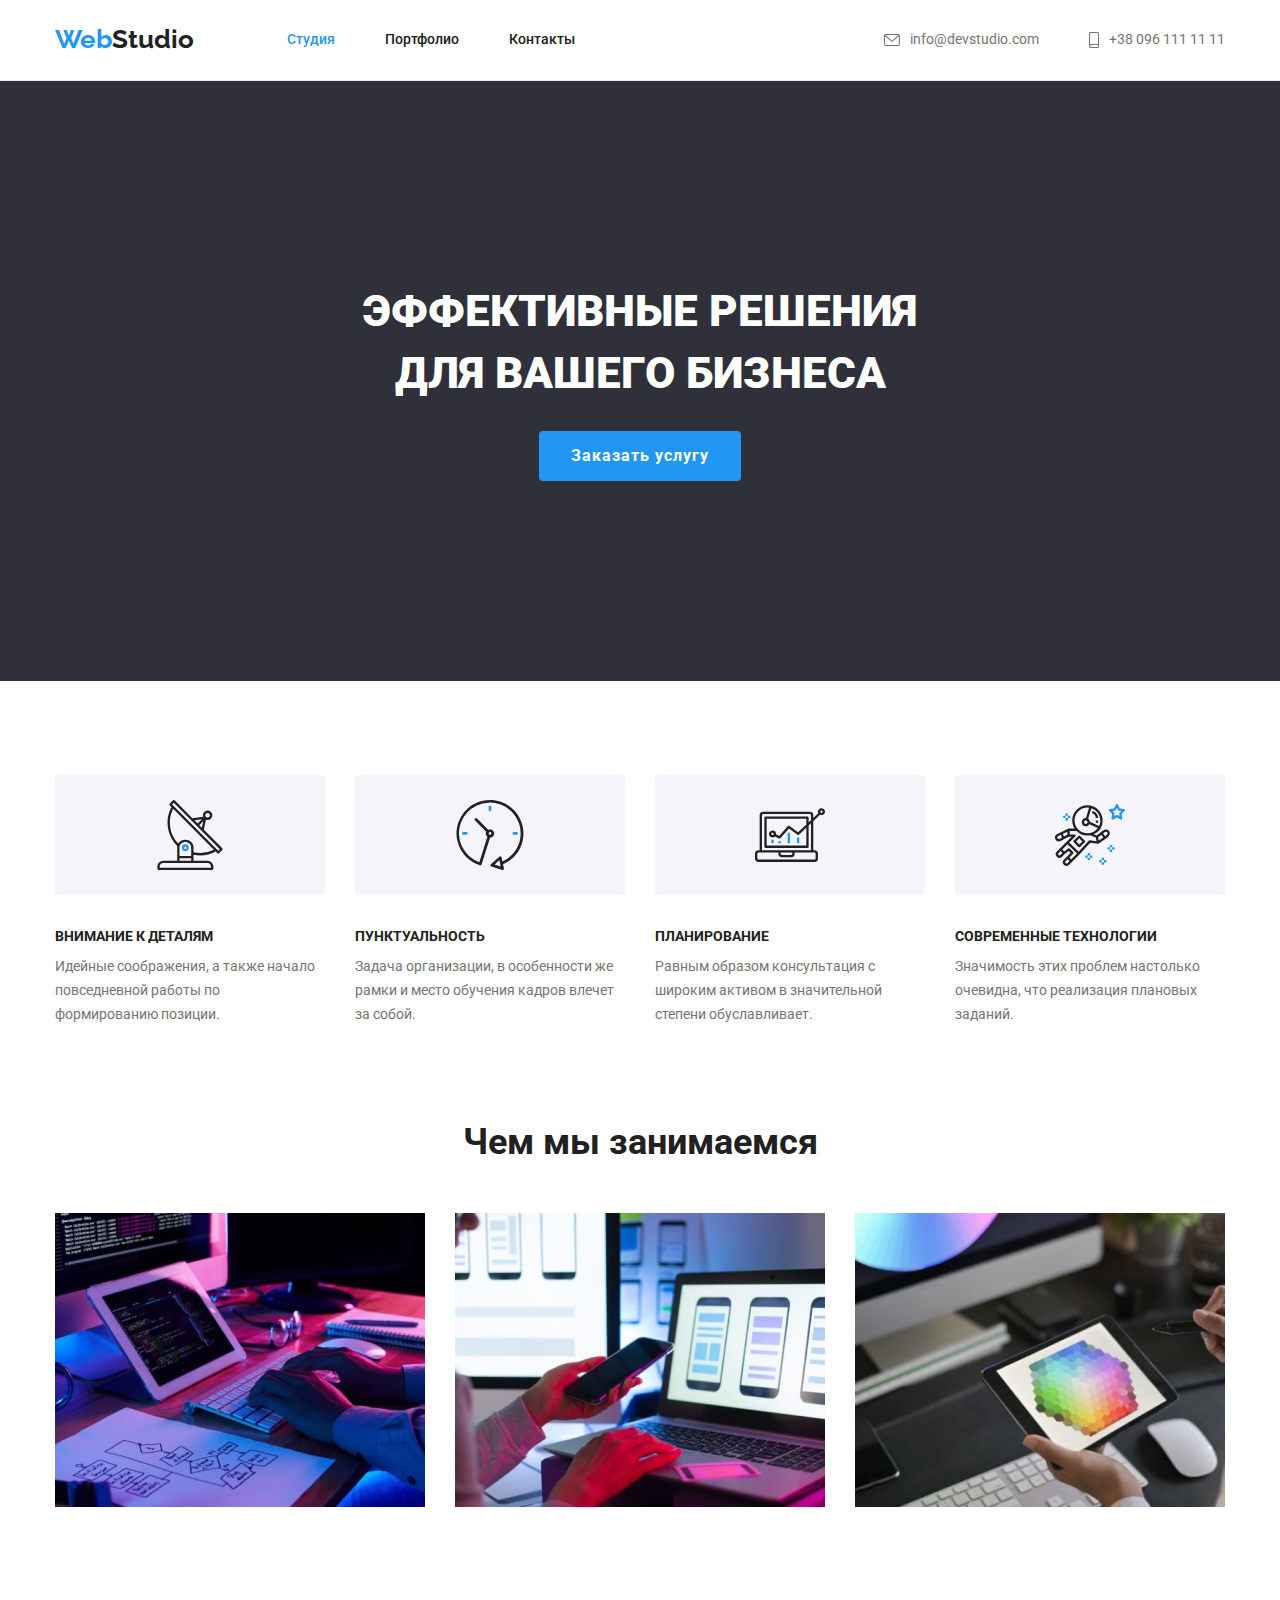
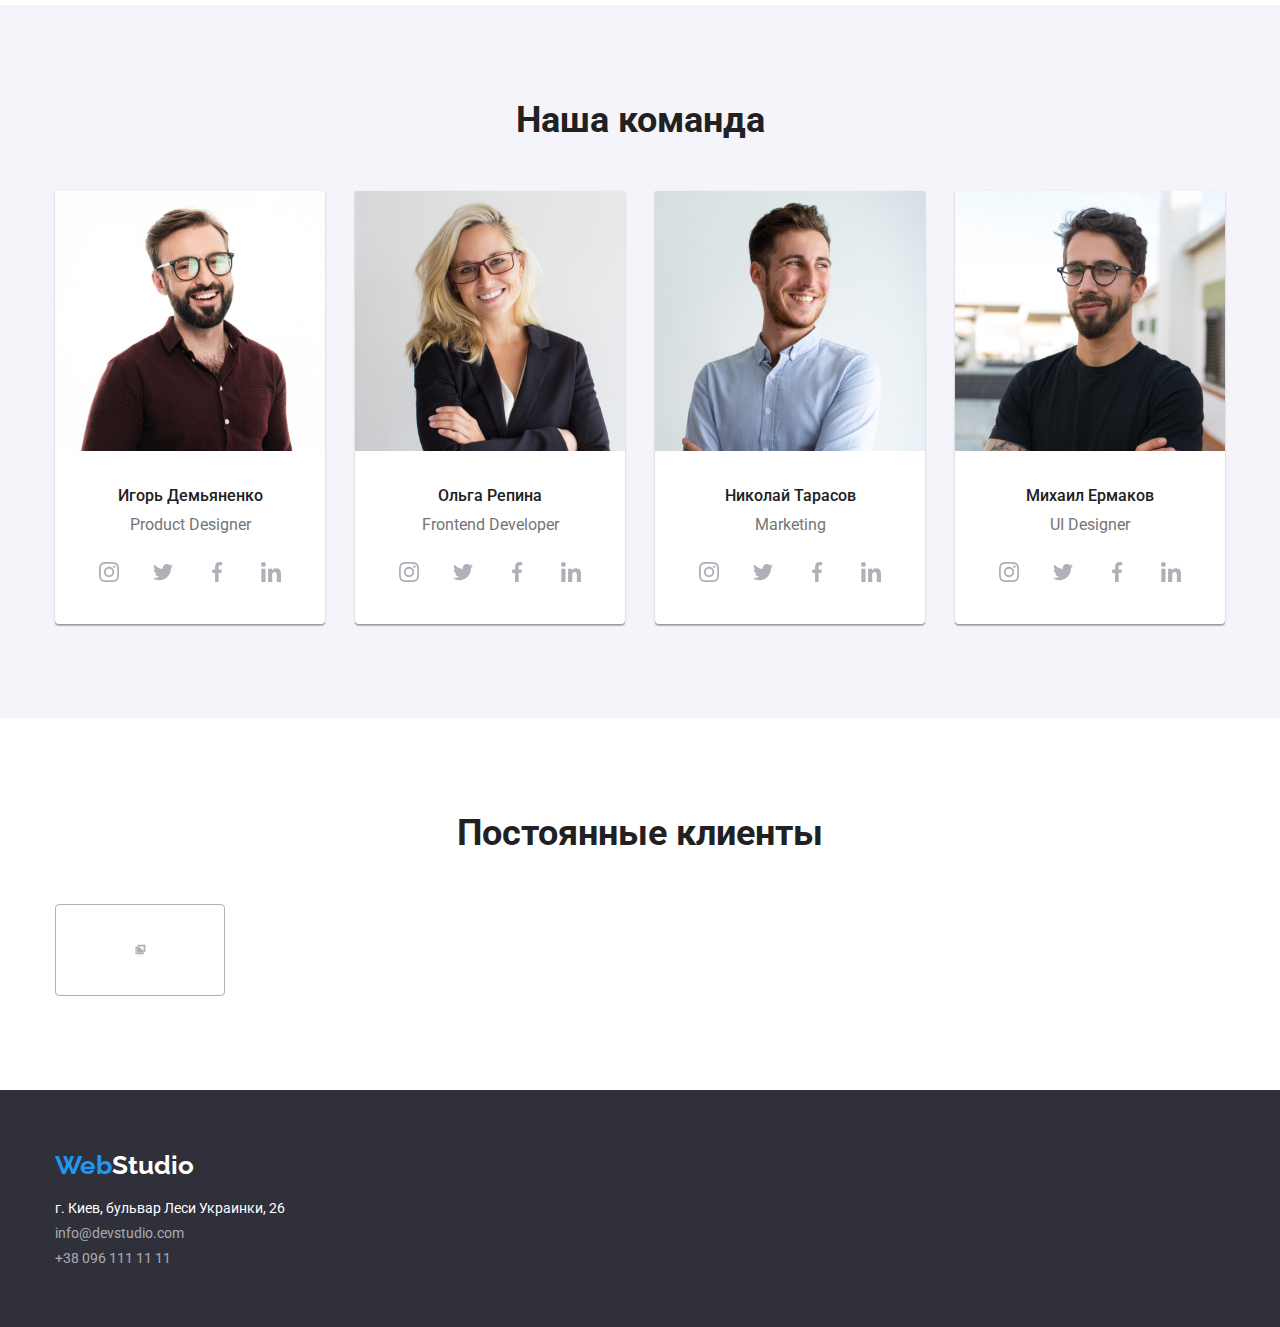
==== index.html @ d760d117 "added changes" ====
<!DOCTYPE html>
<html lang="ru">
<head>
    <meta charset="UTF-8">
    <meta http-equiv="X-UA-Compatible" content="IE=edge">
    <meta name="viewport" content="width=device-width, initial-scale=1.0">
    <title>Web Studio</title>
    <link rel="stylesheet" 
          href="https://cdnjs.cloudflare.com/ajax/libs/modern-normalize/1.1.0/modern-normalize.min.css">
    <link rel="stylesheet" href="./css/styles.css">
    <link
        href="https://fonts.googleapis.com/css2?family=Raleway:wght@700&family=Roboto:ital,wght@0,500;0,700;0,900;1,400&display=swap"
        rel="stylesheet">
</head>
<body>
    <!--Шапка страницы-->
    <header class="border-header">
        <!--Навигация на другие страницы-->
        <nav class="container main-nav">
                <a href="#" class="logo link">Web<span class="logo-header">Studio</span></a>
                <ul class="site-nav list">
                <li class="item">
                    <a href="./index.html" class="link current">Студия</a>
                </li>
                <li class="item">
                    <a href="./portfolio.html" class="link">Портфолио</a>
                </li>
                <li class="item">
                    <a href="#" class="link">Контакты</a>
                </li>
            </ul>

        <ul class="list auth-nav">
            <li class="item">
                <a href="mailto:info@devstudio.com" class="link">
                    <svg class="header-contact-icons" width="16px" height="12px">
                        <use href="./images/icons.svg#icon-envelope-hover"></use>
                    </svg>
                    info@devstudio.com
                </a>
            </li>
            <li class="item">
                <a href="tel:+380961111111" class="link">
                   <svg class="header-contact-icons" width="10px" height="16px">
                       <use href="./images/icons.svg#icon-smartphone"></use>
                   </svg> +38 096 111 11 11
                </a>
            </li>
        </ul> 
        </nav>
    </header>

    <!--Уникальный контент страницы-->
    <main>
        <section class="hero section" style="
            text-align: center;
            ">
            <div class="container">
            <h1 class="hero-title">Эффективные решения <br> для вашего бизнеса</h1>
            <button type="button" class="button button-studio" style="
              border: none;
            ">Заказать услугу</button>
            </div>
        </section>

        <section class="specific section">
            <div class="container">
            <h2 hidden class="secondary-title">Особенности</h2>
            <ul class="list specific-container">
                <li class="style-specific"> 
                    <svg class="specific-icons" width="270px" height="120px">
                        <use href="./images/icons.svg#icon-antenna1"></use>
                    </svg>
                    <h3 class="specific-element-title">Внимание к деталям</h3> 
                    <p class="specific-element-paragraph"> Идейные соображения, а также начало повседневной работы по формированию позиции.</p>
                </li>
                <li class="style-specific"> 
                    <svg class="specific-icons" width="270px" height="120px">
                        <use href="./images/icons.svg#icon-clock1"></use>
                    </svg>
                    <h3 class="specific-element-title">Пунктуальность</h3> 
                    <p class="specific-element-paragraph"> Задача организации, в особенности же рамки и место обучения кадров влечет за собой.</p> 
                </li>
                <li class="style-specific"> 
                    <svg class="specific-icons" width="270px" height="120px">
                        <use href="./images/icons.svg#icon-diagram1"></use>
                    </svg>
                    <h3 class="specific-element-title">Планирование</h3> 
                    <p class="specific-element-paragraph"> Равным образом консультация с широким активом в значительной степени обуславливает.</p> 
                </li>
                <li class="style-specific"> 
                    <svg class="specific-icons" width="270px" height="120px">
                        <use href="./images/icons.svg#icon-astronaut1"></use>
                    </svg>
                    <h3 class="specific-element-title">Современные технологии</h3> 
                    <p class="specific-element-paragraph"> Значимость этих проблем настолько очевидна, что реализация плановых заданий.</p>
                </li>
            </ul>
            </div>
        </section>
         
        <section class="section no-padding">
            <div class="container">
            <h2 class="secondary-title">Чем мы занимаемся</h2>
            <ul class="list secondary-container">
                <li class="item-secondary"> 
                    <img src="images/img.jpg" alt="Пользователь набирает код на ноутбуке" width="370"> 
                </li>
                <li class="item-secondary"> 
                    <img src="images/img-2.jpg" alt="Пользователь держит смартфон и смотрит в ноутбук" width="370"> 
                </li>
                <li class="item-secondary"> 
                    <img src="images/img-3.jpg" alt="Пользователь выбирает цвет на планшете" width="370"> 
                </li>
            </ul>
            </div>
        </section>
        
        <section class="team section">
            <div class="container">
            <h2 class="secondary-title">Наша команда</h2>
            <ul class="list team-container">
                <li class="item-team">
                    <img src="images/img-4.jpg" alt="Игорь Демьяненко – Product Designer" width="270">
                    <h3 class="team-element-title">Игорь Демьяненко</h3> 
                    <p class="team-description">Product Designer</p> 
                    <ul class="team-icons-list list">
                        <li class="team-icons-item">
                            <a href="#" class="team-icons-link link" aria-label="instagram">
                                <svg width="20px" height="20px">
                                    <use href="images/icons.svg#icon-instagram-2"></use>
                                </svg>
                            </a>
                        </li>
                        <li class="team-icons-item">
                            <a href="#" class="team-icons-link link" aria-label="twitter">
                                <svg width="20px" height="20px">
                                    <use href="images/icons.svg#icon-twitter-1"></use>
                                </svg>
                            </a>
                        </li>
                        <li class="team-icons-item">
                            <a href="#" class="team-icons-link link" aria-label="facebook">
                                <svg width="20px" height="20px">
                                    <use href="images/icons.svg#icon-facebook-1"></use>
                                </svg>
                            </a>
                        </li>
                        <li class="team-icons-item">
                            <a href="#" class="team-icons-link link" aria-label="linkedin">
                                <svg width="20px" height="20px">
                                    <use href="images/icons.svg#icon-linkedin-1"></use>
                                </svg>
                            </a>
                        </li>

                    </ul>
                </li>
                <li class="item-team">
                    <img src="images/img-5.jpg" alt="Ольга Репина – Frontend Developer" width="270">
                    <h3 class="team-element-title">Ольга Репина</h3>
                    <p  class="team-description">Frontend Developer</p>
                    <ul class="team-icons-list list">
                        <li class="team-icons-item">
                            <a href="#" class="team-icons-link link" aria-label="instagram">
                                <svg width="20px" height="20px">
                                    <use href="images/icons.svg#icon-instagram-2"></use>
                                </svg>
                            </a>
                        </li>
                        <li class="team-icons-item">
                            <a href="#" class="team-icons-link link" aria-label="twitter">
                                <svg width="20px" height="20px">
                                    <use href="images/icons.svg#icon-twitter-1"></use>
                                </svg>
                            </a>
                        </li>
                        <li class="team-icons-item">
                            <a href="#" class="team-icons-link link" aria-label="facebook">
                                <svg width="20px" height="20px">
                                    <use href="images/icons.svg#icon-facebook-1"></use>
                                </svg>
                            </a>
                        </li>
                        <li class="team-icons-item">
                            <a href="#" class="team-icons-link link" aria-label="linkedin">
                                <svg width="20px" height="20px">
                                    <use href="images/icons.svg#icon-linkedin-1"></use>
                                </svg>
                            </a>
                        </li>
                    
                    </ul>
                </li>
                <li class="item-team">
                    <img src="images/img-6.jpg" alt="Николай Тарасов – Marketing" width="270">
                    <h3 class="team-element-title">Николай Тарасов</h3>
                    <p  class="team-description">Marketing</p>
                    <ul class="team-icons-list list">
                        <li class="team-icons-item">
                            <a href="#" class="team-icons-link link" aria-label="instagram">
                                <svg width="20px" height="20px">
                                    <use href="images/icons.svg#icon-instagram-2"></use>
                                </svg>
                            </a>
                        </li>
                        <li class="team-icons-item">
                            <a href="#" class="team-icons-link link" aria-label="twitter">
                                <svg width="20px" height="20px">
                                    <use href="images/icons.svg#icon-twitter-1"></use>
                                </svg>
                            </a>
                        </li>
                        <li class="team-icons-item">
                            <a href="#" class="team-icons-link link" aria-label="facebook">
                                <svg width="20px" height="20px">
                                    <use href="images/icons.svg#icon-facebook-1"></use>
                                </svg>
                            </a>
                        </li>
                        <li class="team-icons-item">
                            <a href="#" class="team-icons-link link" aria-label="linkedin">
                                <svg width="20px" height="20px">
                                    <use href="images/icons.svg#icon-linkedin-1"></use>
                                </svg>
                            </a>
                        </li>
                    
                    </ul>
                </li>
                <li class="item-team">
                    <img src="images/img-7.jpg" alt="Михаил Ермаков – UI Designer" width="270">
                    <h3 class="team-element-title">Михаил Ермаков</h3>
                    <p  class="team-description">UI Designer</p>
                    <ul class="team-icons-list list">
                        <li class="team-icons-item">
                            <a href="#" class="team-icons-link link" aria-label="instagram">
                                <svg width="20px" height="20px">
                                    <use href="images/icons.svg#icon-instagram-2"></use>
                                </svg>
                            </a>
                        </li>
                        <li class="team-icons-item">
                            <a href="#" class="team-icons-link link" aria-label="twitter">
                                <svg width="20px" height="20px">
                                    <use href="images/icons.svg#icon-twitter-1"></use>
                                </svg>
                            </a>
                        </li>
                        <li class="team-icons-item">
                            <a href="#" class="team-icons-link link" aria-label="facebook">
                                <svg width="20px" height="20px">
                                    <use href="images/icons.svg#icon-facebook-1"></use>
                                </svg>
                            </a>
                        </li>
                        <li class="team-icons-item">
                            <a href="#" class="team-icons-link link" aria-label="linkedin">
                                <svg width="20px" height="20px">
                                    <use href="images/icons.svg#icon-linkedin-1"></use>
                                </svg>
                            </a>
                        </li>
                    
                    </ul>
                </li>     
            </ul>
            </div>
        </section>
     
        <section class="clients section">
            <div class="container">
                <h2 class="secondary-title">Постоянные клиенты</h2>
                <ul class="clients-list list">
                    <li class="clients-item">
                        <a href="#" class="clients-link link">
                        <svg width="41px" height="46.69px">
                        <use  href="./images/icons.svg#icon-Client-1"></use>
                        </svg>
                       </a>
                    </li>
                </ul>
            </div>
        </section>
    </main>

<!--Подвал страницы-->
<footer class="footer-section">
    <div class="container footer-background">
        <address class="address">
            <div class="logo-footer">
            <a href="#" class="logo link logo-background">Web<span class="logo-footer">Studio</span></a>
            </div>
            <ul class="list footer-nav">
                <li class="address-contact-map">
                    <a href="https://goo.gl/maps/5yWBygAn3DSMYk9E9" class="address-map link">г. Киев, бульвар Леси Украинки,
                        26</a>
                </li>
                <li class="address-contact-mail">
                    <a href="mailto:info@devstudio.com" class="address-contact link">info@devstudio.com</a>
                </li>
                <li>
                    <a href="tel:+380961111111" class="address-contact link">+38 096 111 11 11</a>
                </li>
            </ul>
        </address>
    </div>
</footer>
</body>
</html>
---- css/styles.css ----
:root {
  --primary-text-color: #757575;
  --title-text-color: #212121;
  --accent-color: #2196f3;
  --primary-white-color: #ffffff;
  --secondary-color: #f5f4fa;
}

/* General */
body {
  background-color: var(--primary-white-color);
  color: var(--primary-text-color);
  font-family: Roboto, sans-serif;
}

h1,
h2,
h3,
h4,
h5,
h6,
p,
ul {
  margin-top: 0;
  margin-bottom: 0;
}

.list {
  list-style: none;
  margin: 0;
  padding: 0;
}

.container {
  width: 1200px;
  margin-left: auto;
  margin-right: auto;
  padding: 0 15px;
}

.site-nav {
  display: flex;
  margin-left: 93px;
}

.site-nav .item + .item {
  margin-left: 50px;
}

/* Links */
.site-nav .link {
  display: block;
  color: var(--title-text-color);
  font-weight: 500;
  font-size: 14px;
  line-height: 1.14;
}

/* Auth-nav  */
.auth-nav {
  display: flex;
  margin-left: auto;
  align-items: center;
}

.auth-nav .item + .item {
  margin-left: 50px;
}
.auth-nav .link {
  display: flex;
  align-items: center;
  font-family: Roboto;
  font-weight: 500px;
  font-size: 14px;
  line-height: 1.14;
  letter-spacing: 2%;
}

/* Main nav */
.main-nav {
  display: flex;
  align-items: center;
  justify-content: space-between;
  padding-top: 15px;
  padding-bottom: 15px;
  min-height: 80px;
}

.link:hover,
.link:focus {
  color: var(--accent-color);
}

.link {
  color: inherit;
  text-decoration: none;
}

.link.current {
  color: var(--accent-color);
}

/* Logo */
.logo {
  color: var(--accent-color);
  font-family: Raleway, sans-serif;
  font-weight: bold;
  font-size: 26px;
  line-height: 1.2;
}

.logo:hover {
  color: var(--accent-color);
}

.logo-header {
  color: var(--title-text-color);
}

.logo-footer {
  color: var(--primary-white-color);
  margin-bottom: 20px;
}

.logo-address-footer {
  margin-bottom: 20px;
}

/* Buttons */

.button {
  display: inline-block;
  border-radius: 4px;
  color: var(--title-text-color);
  font-family: Roboto, sans-serif;
  font-size: 16px;
  line-height: 1.6;
  cursor: pointer;
  text-align: center;
}

.button-filter {
  font-family: Roboto, sans-serif;
  font-weight: 500;
  font-size: 16px;
  line-height: 1.6;
  background-color: var(--secondary-color);
  padding: 6px 22px;
  align-items: center;
}

.button-filter:focus,
.button-filter:hover {
  background-color: var(--accent-color);
  color: var(--primary-white-color);
}

.button-studio {
  font-family: Roboto, sans-serif;
  font-weight: bold;
  font-size: 16px;
  line-height: 1.9;
  letter-spacing: 0.06em;
  color: var(--primary-white-color);
  background-color: var(--accent-color);
  padding: 10px 32px;
  min-width: 200px;
}

/* Sections */

.border-header {
  border-bottom: 1px solid #ececec;
}

.header-contact-icons {
  margin-right: 10px;
  fill: currentColor;
}

.header-contacts-item > .link:hover {
  color: var(--accent-color);
  fill: var(--accent-color);
}

.hero-title {
  color: var(--primary-white-color);
  background-color: #2f303a;
  font-weight: 900;
  font-size: 44px;
  text-align: center;
  line-height: 1.4;
  text-transform: uppercase;
  margin-bottom: 26.43px;
}

.hero.section {
  background-color: #2f303a;
  padding-top: 200px;
  padding-bottom: 200px;
}

.secondary-title {
  font-size: 36px;
  line-height: 42px;
  text-align: center;
  color: var(--title-text-color);
  margin-bottom: 50px;
}

/* Section specific */
.section.no-padding {
  padding-top: 0;
  padding-bottom: 94px;
}

.section {
  padding-top: 94px;
  padding-bottom: 94px;
}

/* Особенности */
.specific-element-title {
  color: var(--title-text-color);
  font-size: 14px;
  line-height: 1.14;
  text-transform: uppercase;
  margin-bottom: 10px;
}

.specific-container {
  display: flex;
}

.style-specific {
  width: 270px;
}

.specific-container .style-specific + .style-specific {
  margin-left: 30px;
}

.specific-element-paragraph {
  color: var(--primary-text-color);
  font-family: Roboto, sans-serif;
  font-size: 14px;
  line-height: 1.7;
}

.specific-icons {
  margin-bottom: 30px;
}

/* Чем мы занимаемся */
.secondary-container {
  display: flex;
}

.item-secondary {
  width: 370;
}

.secondary-container .item-secondary + .item-secondary {
  margin-left: 30px;
}

/* Наша команда */
.team-container {
  display: flex;
}

.team-container .item-team + .item-team {
  margin-left: 30px;
}

.team-element-title {
  color: var(--title-text-color);
  font-weight: 500;
  font-size: 16px;
  line-height: 1.2;
  text-align: center;
  margin-bottom: 10px;
  margin-top: 30px;
}

.team-description {
  line-height: 1.2;
  text-align: center;
}

.team.section {
  background-color: #f5f4fa;
}

.item-team {
  background-color: var(--primary-white-color);
  box-shadow: 0px 1px 3px rgba(0, 0, 0, 0.12), 0px 1px 1px rgba(0, 0, 0, 0.14),
    0px 2px 1px rgba(0, 0, 0, 0.2);
  border-radius: 0px 0px 4px 4px;
}

.team-icons-list {
  display: flex;
  justify-content: center;
  align-items: center;
  padding-bottom: 30px;
  padding-top: 16px;
}

.team-icons-item {
  width: 44px;
  height: 44px;
}

.team-icons-item:not(:last-child) {
  margin-right: 10px;
}

.team-icons-link {
  display: flex;
  width: 100%;
  height: 100%;
  justify-content: center;
  align-items: center;

  fill: #afb1b8;
  border-radius: 50px;
}

.team-icons-link:hover {
  fill: var(--primary-white-color);
  background-color: var(--accent-color);
  border-radius: 50px;
}

/* Постоянные клиенты */

.clients-list {
  display: flex;
}

.clients-item {
  width: 170px;
  height: 92px;
}

.clients-link {
  display: flex;
  justify-content: center;
  align-items: center;
  width: 100%;
  height: 100%;
  fill: #afb1b8;

  border: 1px solid #afb1b8;
  border-radius: 4px;
}

/* Works Portfolio */

.works.container {
  margin-top: 94px;
  margin-bottom: 94px;
  align-items: center;
}

.works-element {
  color: var(--title-text-color);
  font-family: Roboto, sans-serif;
  font-size: 18px;
  line-height: 2;
  letter-spacing: 0.06em;
  padding-right: 24px;
  padding-left: 24px;
  margin-top: 20px;
  margin-bottom: 4px;
}

.works-paragraph {
  font-size: 16px;
  font-weight: 400px;
  line-height: 1.9;
  padding-left: 24px;
  margin-bottom: 12px;
}

.work-container {
  display: flex;
  justify-content: center;
  margin-bottom: 50px;
  margin-top: 94px;
}

.work-container .work-item + .work-item {
  margin-left: 8px;
}

.work-item {
  font-family: Roboto, sans-serif;
}

/* Card set */
.card-set {
  display: flex;
  flex-wrap: wrap;
  margin-left: -30px;
}

.item-card {
  margin-left: 30px;
  margin-top: 30px;
  border-bottom: 1px solid #eeeeee;
  min-height: 404px;
}

.item-card:nth-child(-n + 3) {
  margin-top: 0;
}

.item-card:nth-child(3n + 1) {
  margin-left: 0;
}

/* Футер */
.address {
  font-style: normal;
  text-decoration: none;
}

.address-map {
  color: var(--primary-white-color);
  line-height: 1.7;
  text-decoration: none;
}

.address-contact {
  color: rgba(255, 255, 255, 0.6);
  text-decoration: none;
}

.address-contact-mail {
  margin-bottom: 9px;
  text-decoration: none;
}

.address-contact-map {
  margin-bottom: 9px;
  text-decoration: none;
}

.footer-background {
  background-color: #2f303a;
  padding-top: 60px;
  padding-bottom: 60px;
}

.footer-section {
  background-color: #2f303a;
}
.footer-nav .link {
  display: block;
  font-family: Roboto;
  font-weight: 400px;
  font-size: 14px;
  line-height: 1.14;
  letter-spacing: 2%;
}
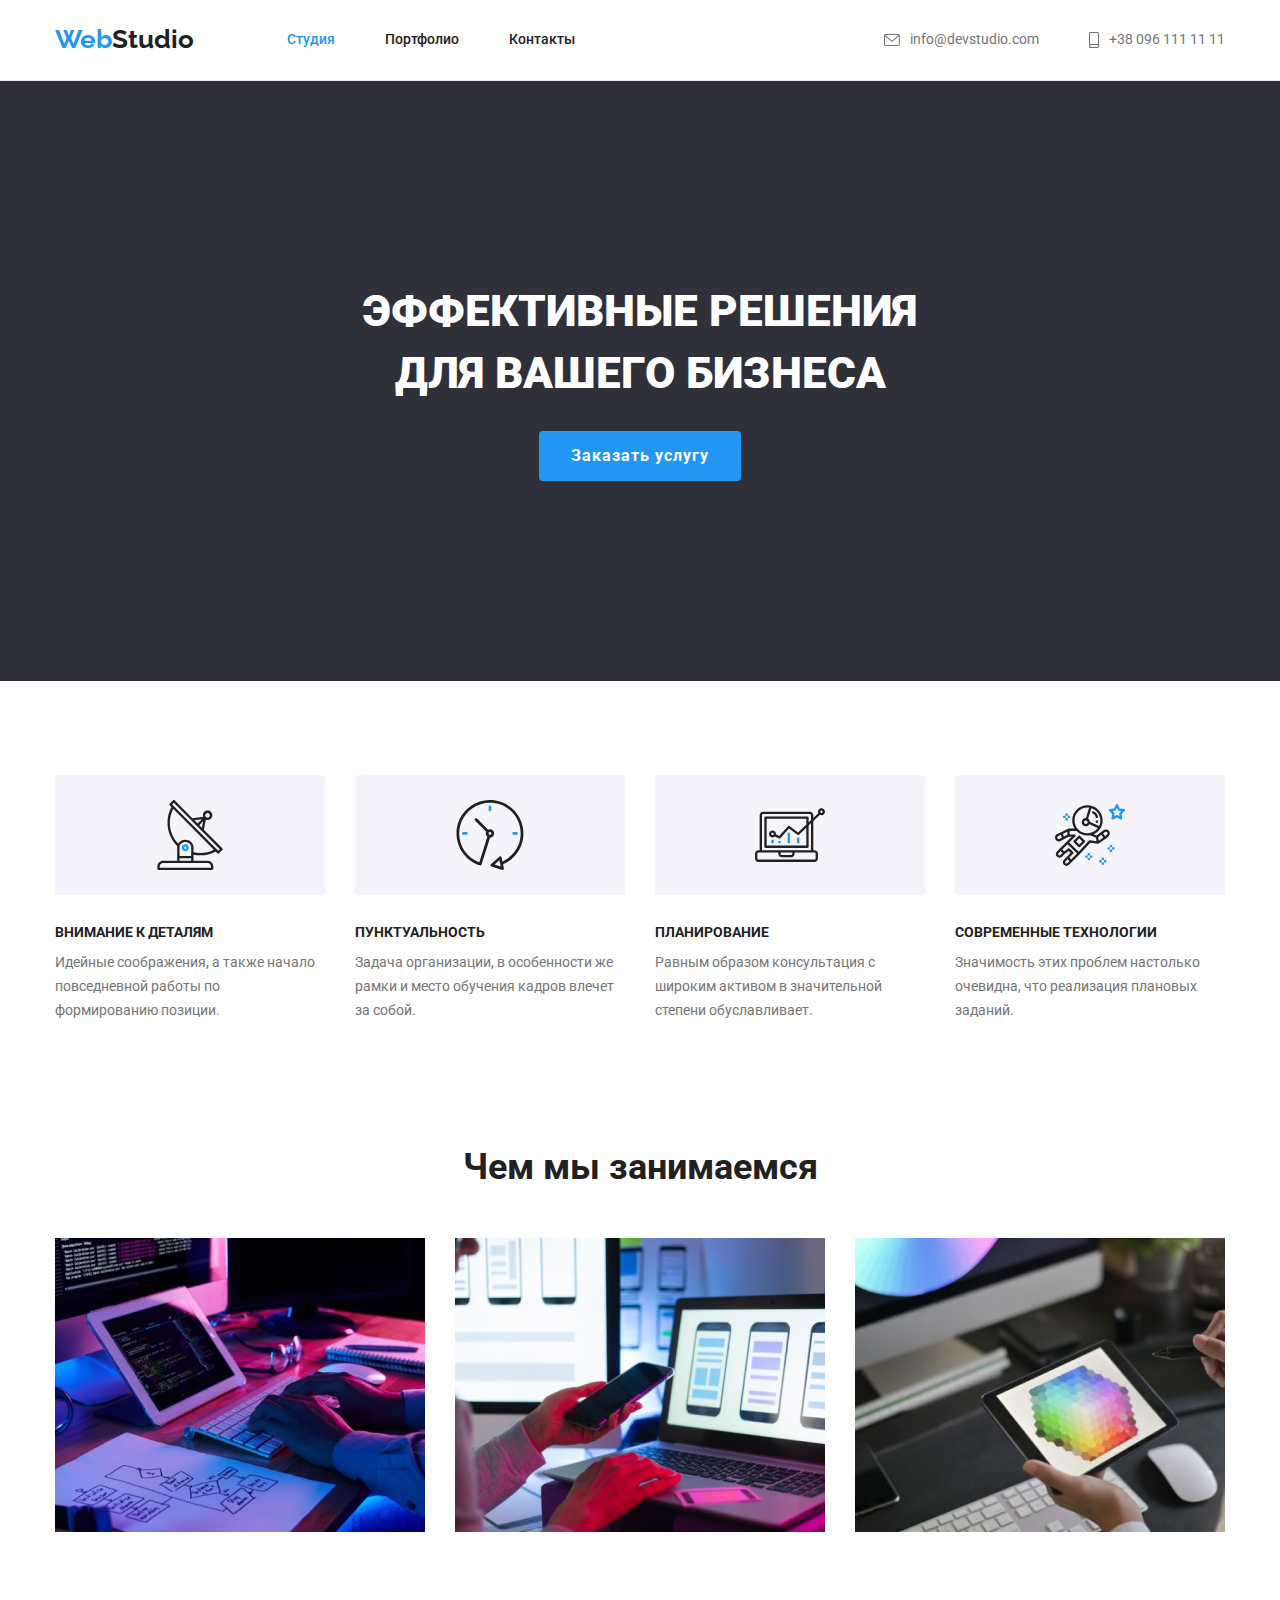
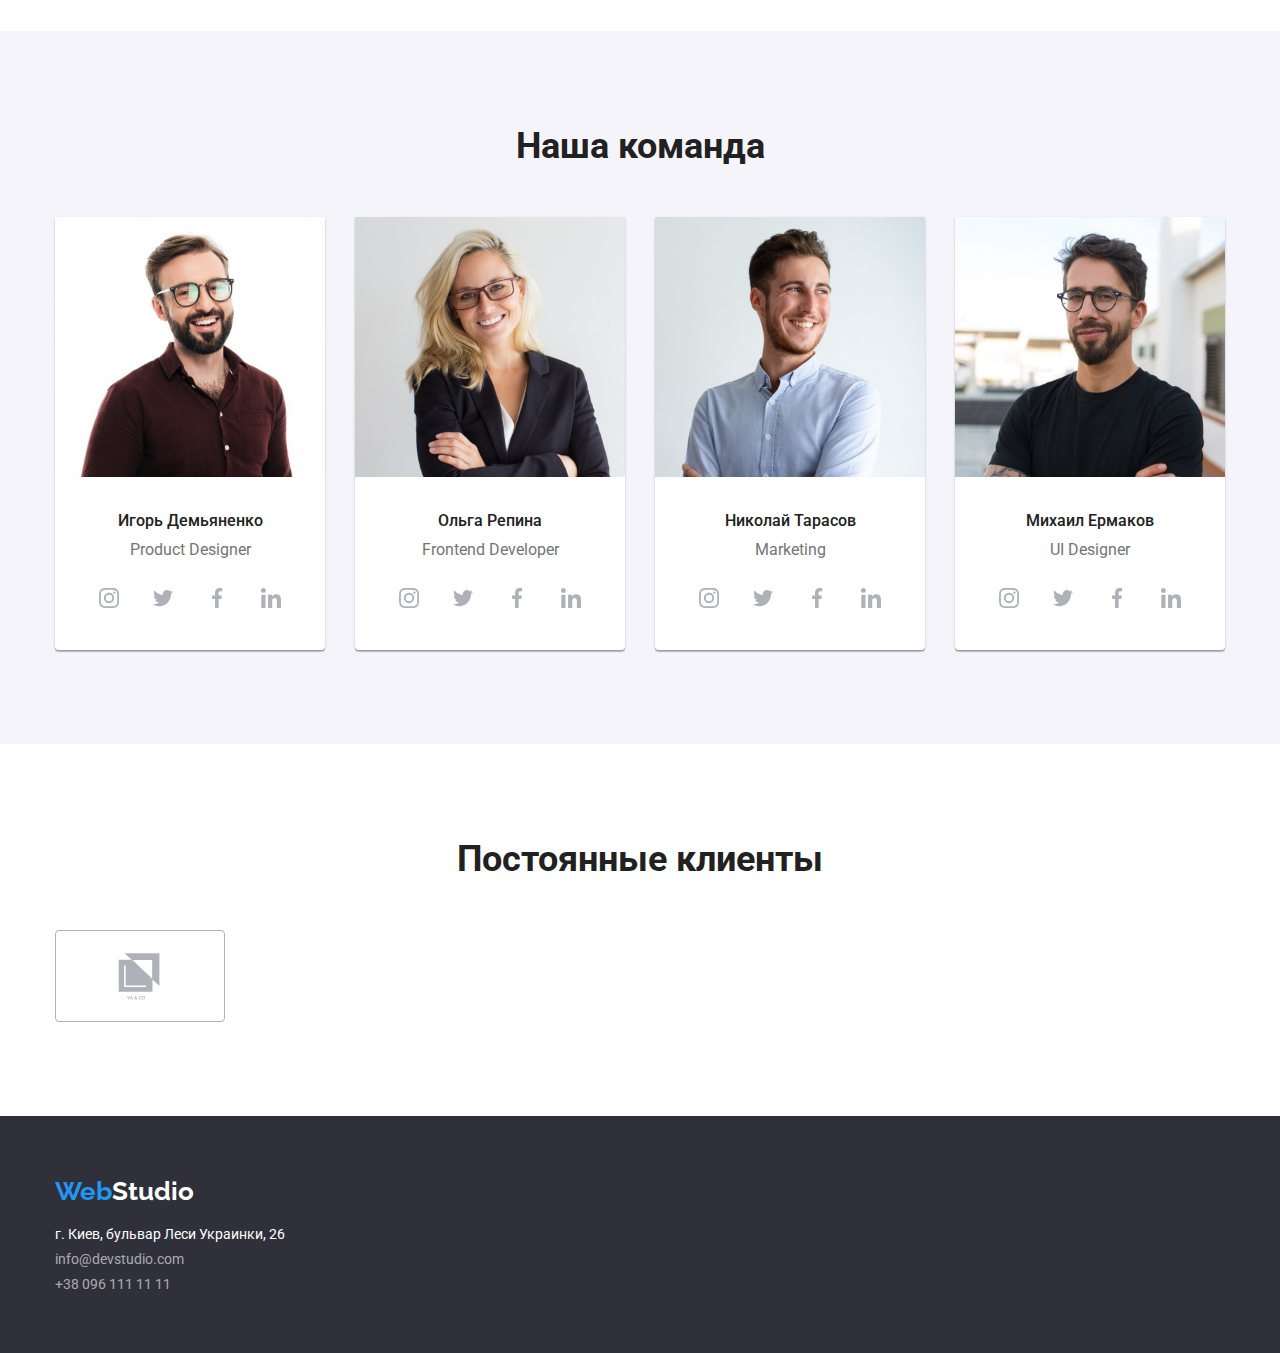
==== commit ae388c90: "added icons to specific section" ====
--- a/index.html
+++ b/index.html
@@ -68,30 +68,38 @@
             <h2 hidden class="secondary-title">Особенности</h2>
             <ul class="list specific-container">
                 <li class="style-specific"> 
-                    <svg class="specific-icons" width="270px" height="120px">
-                        <use href="./images/icons.svg#icon-antenna1"></use>
-                    </svg>
+                    <div class="style-specific-object">
+                    <svg class="specific-icons" width="70px" height="70px">
+                        <use href="./images/icons.svg#icon-antenna-1"></use>
+                    </svg>
+                    </div>
                     <h3 class="specific-element-title">Внимание к деталям</h3> 
                     <p class="specific-element-paragraph"> Идейные соображения, а также начало повседневной работы по формированию позиции.</p>
                 </li>
                 <li class="style-specific"> 
-                    <svg class="specific-icons" width="270px" height="120px">
-                        <use href="./images/icons.svg#icon-clock1"></use>
-                    </svg>
+                    <div class="style-specific-object">
+                    <svg class="specific-icons" width="70px" height="70px">
+                        <use href="./images/icons.svg#icon-clock-1"></use>
+                    </svg>
+                    </div>
                     <h3 class="specific-element-title">Пунктуальность</h3> 
                     <p class="specific-element-paragraph"> Задача организации, в особенности же рамки и место обучения кадров влечет за собой.</p> 
                 </li>
                 <li class="style-specific"> 
-                    <svg class="specific-icons" width="270px" height="120px">
-                        <use href="./images/icons.svg#icon-diagram1"></use>
-                    </svg>
+                    <div class="style-specific-object">
+                    <svg class="specific-icons" width="70px" height="70px">
+                        <use href="./images/icons.svg#icon-diagram-1"></use>
+                    </svg>
+                    </div>
                     <h3 class="specific-element-title">Планирование</h3> 
                     <p class="specific-element-paragraph"> Равным образом консультация с широким активом в значительной степени обуславливает.</p> 
                 </li>
                 <li class="style-specific"> 
-                    <svg class="specific-icons" width="270px" height="120px">
-                        <use href="./images/icons.svg#icon-astronaut1"></use>
-                    </svg>
+                    <div class="style-specific-object">
+                    <svg class="specific-icons" width="70px" height="70px">
+                        <use href="./images/icons.svg#icon-astronaut-1"></use>
+                    </svg>
+                    </div>
                     <h3 class="specific-element-title">Современные технологии</h3> 
                     <p class="specific-element-paragraph"> Значимость этих проблем настолько очевидна, что реализация плановых заданий.</p>
                 </li>
@@ -274,8 +282,8 @@
                 <ul class="clients-list list">
                     <li class="clients-item">
                         <a href="#" class="clients-link link">
-                        <svg width="41px" height="46.69px">
-                        <use  href="./images/icons.svg#icon-Client-1"></use>
+                        <svg width="106px" height="60px">
+                        <use  href="./images/icons.svg#icon-Logo-1"></use>
                         </svg>
                        </a>
                     </li>
--- a/css/styles.css
+++ b/css/styles.css
@@ -4,6 +4,7 @@
   --accent-color: #2196f3;
   --primary-white-color: #ffffff;
   --secondary-color: #f5f4fa;
+  --background-color: #f5f4fa;
 }
 
 /* General */
@@ -233,7 +234,18 @@
 }
 
 .style-specific {
+  margin-bottom: 30px;
+}
+
+.style-specific-object {
+  display: flex;
   width: 270px;
+  height: 120px;
+  justify-content: center;
+  align-items: center;
+  margin-bottom: 30px;
+  background-color: var(--background-color);
+  border-radius: 4px;
 }
 
 .specific-container .style-specific + .style-specific {
@@ -245,10 +257,6 @@
   font-family: Roboto, sans-serif;
   font-size: 14px;
   line-height: 1.7;
-}
-
-.specific-icons {
-  margin-bottom: 30px;
 }
 
 /* Чем мы занимаемся */
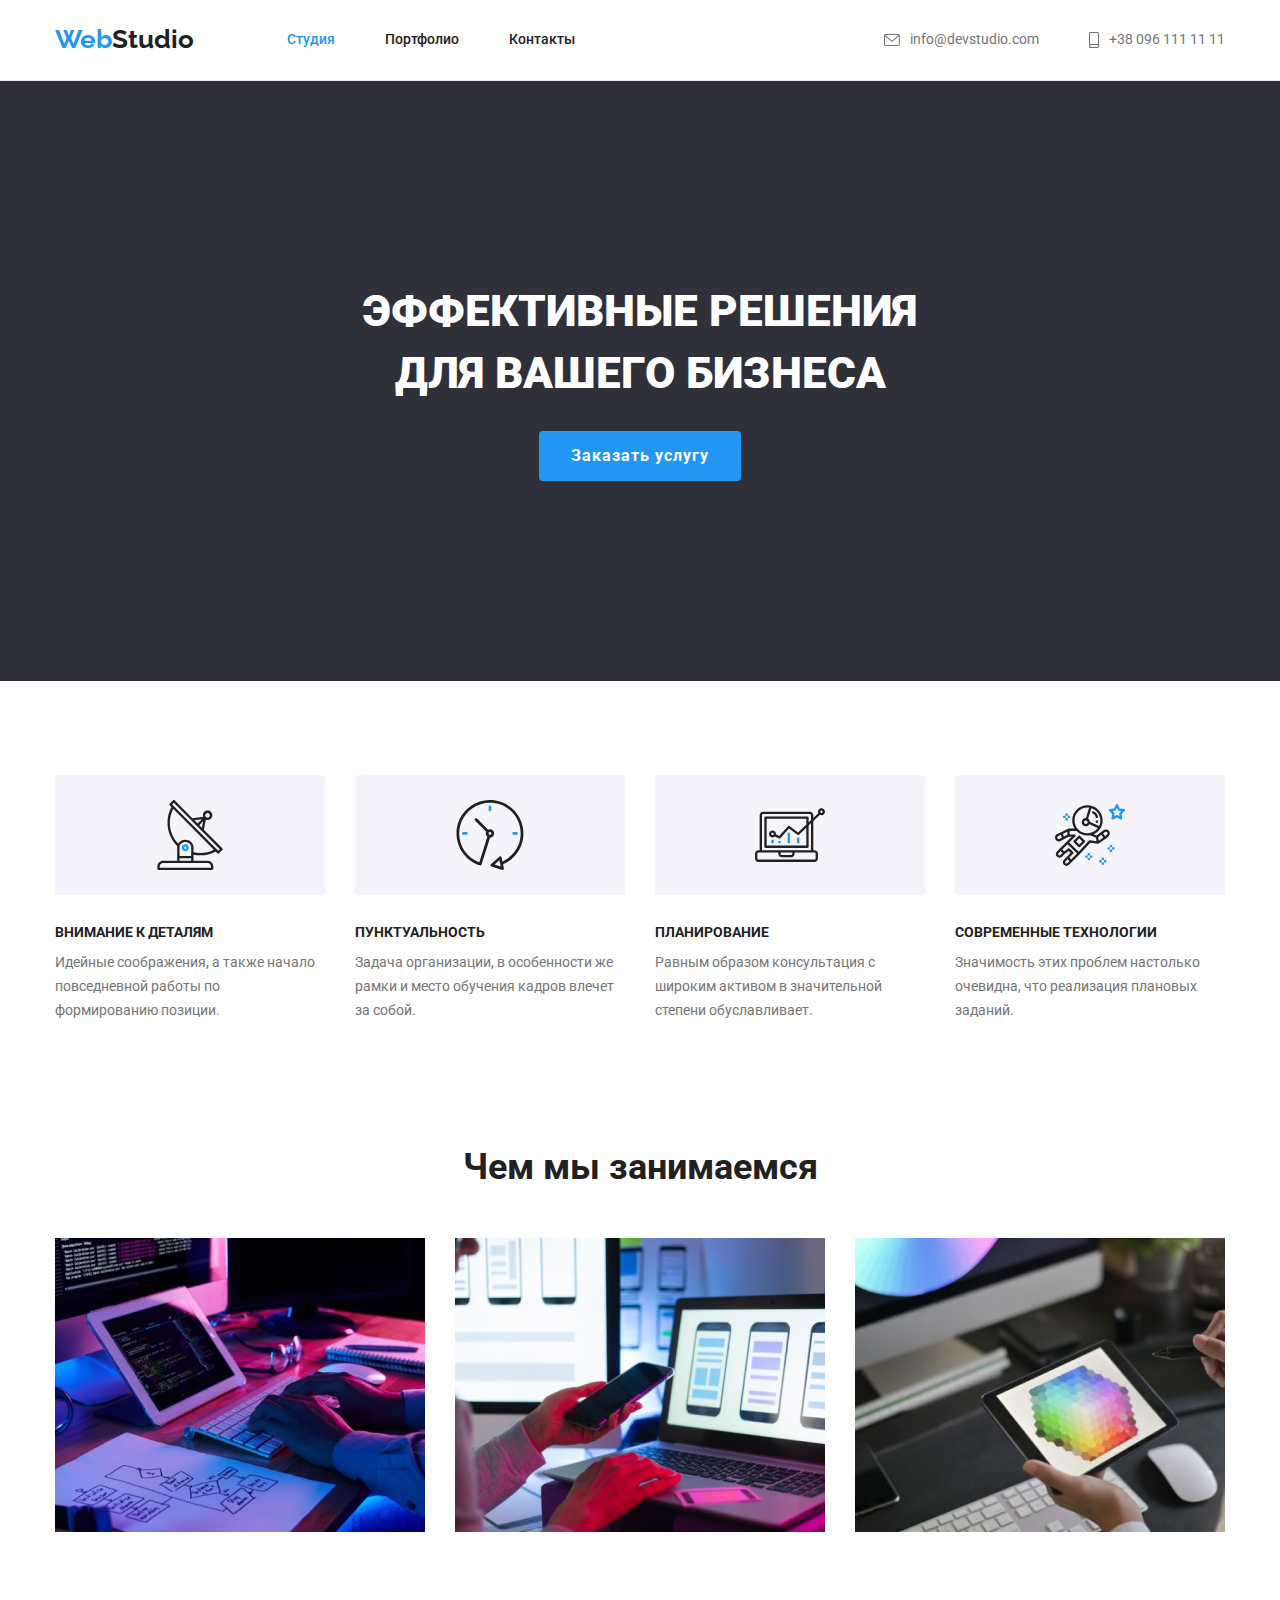
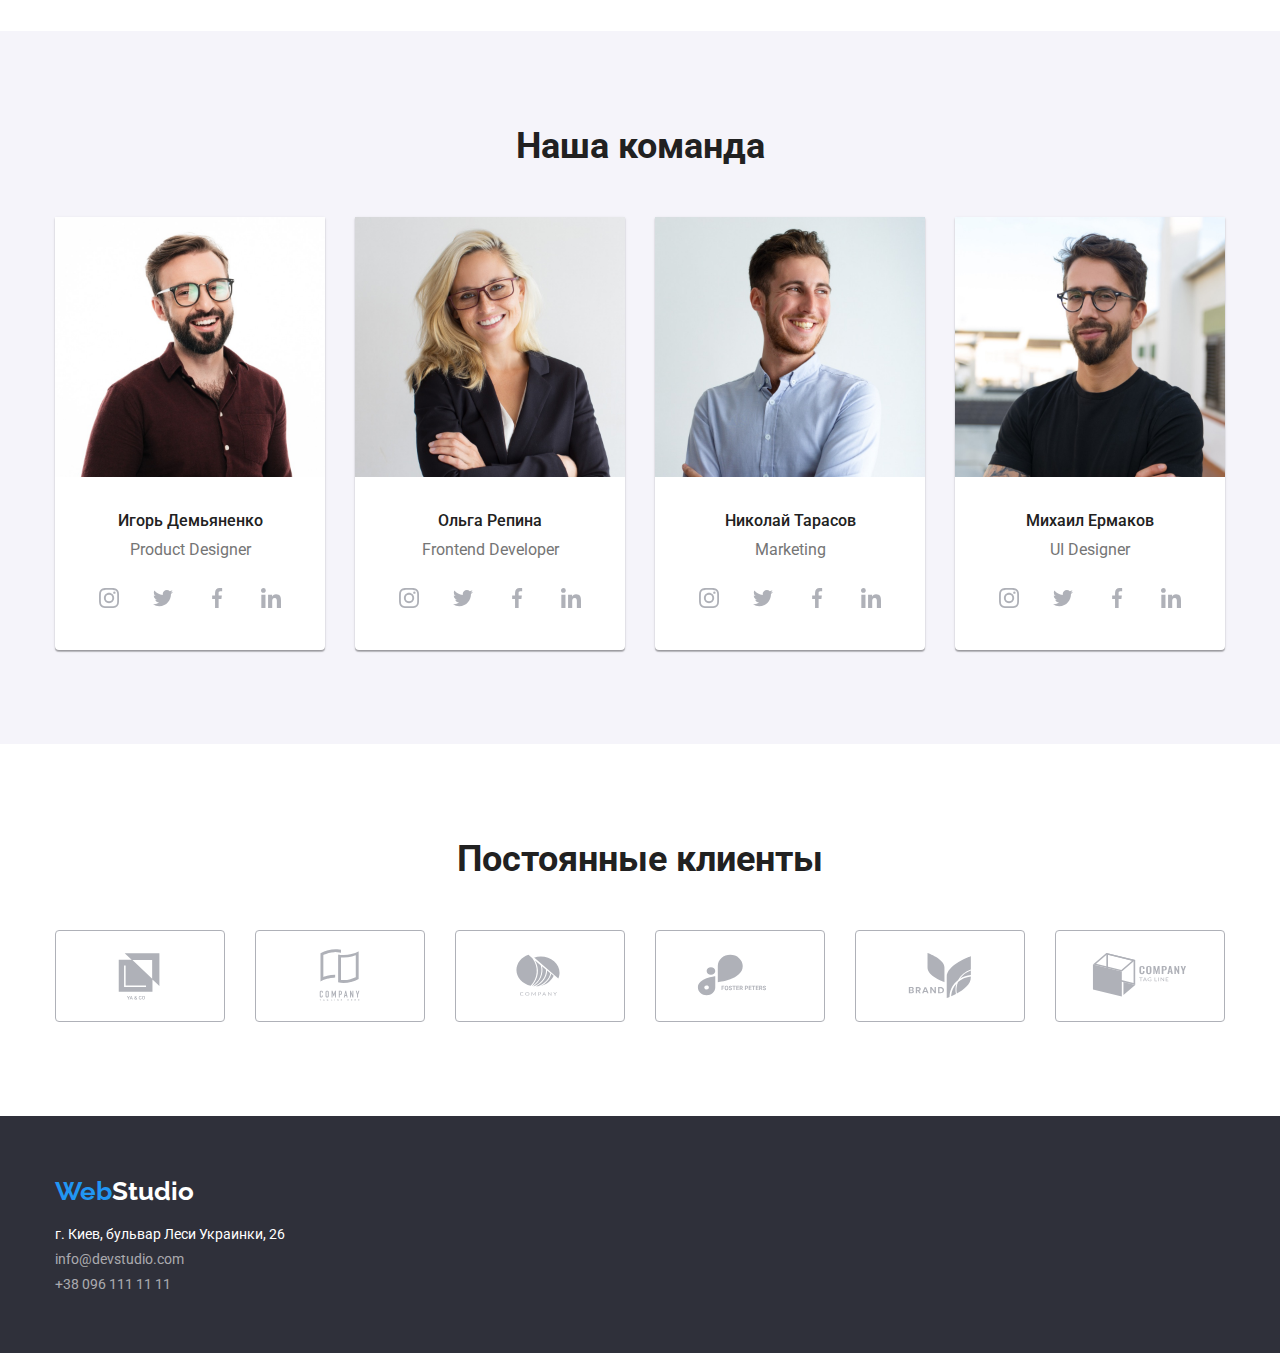
==== commit d6e03dd7: "added changes to current clients" ====
--- a/index.html
+++ b/index.html
@@ -287,6 +287,41 @@
                         </svg>
                        </a>
                     </li>
+                    <li class="clients-item">
+                        <a href="#" class="clients-link link">
+                            <svg width="106px" height="60px">
+                                <use href="./images/icons.svg#icon-Logo-2"></use>
+                            </svg>
+                        </a>
+                    </li>
+                    <li class="clients-item">
+                        <a href="#" class="clients-link link">
+                            <svg width="106px" height="60px">
+                                <use href="./images/icons.svg#icon-Logo-3"></use>
+                            </svg>
+                        </a>
+                    </li>
+                    <li class="clients-item">
+                        <a href="#" class="clients-link link">
+                            <svg width="106px" height="60px">
+                                <use href="./images/icons.svg#icon-Logo-4"></use>
+                            </svg>
+                        </a>
+                    </li>
+                    <li class="clients-item">
+                        <a href="#" class="clients-link link">
+                            <svg width="106px" height="60px">
+                                <use href="./images/icons.svg#icon-Logo-5"></use>
+                            </svg>
+                        </a>
+                    </li>
+                        <li class="clients-item">
+                            <a href="#" class="clients-link link">
+                                <svg width="106px" height="60px">
+                                    <use href="./images/icons.svg#icon-Logo-6"></use>
+                                </svg>
+                            </a>
+                        </li>
                 </ul>
             </div>
         </section>
--- a/css/styles.css
+++ b/css/styles.css
@@ -352,6 +352,10 @@
   height: 92px;
 }
 
+.clients-item:not(:last-child) {
+  margin-right: 30px;
+}
+
 .clients-link {
   display: flex;
   justify-content: center;
@@ -362,6 +366,12 @@
 
   border: 1px solid #afb1b8;
   border-radius: 4px;
+}
+
+.clients-link:hover,
+.clients-link:focus {
+  fill: var(--accent-color);
+  border: 1px solid var(--accent-color);
 }
 
 /* Works Portfolio */
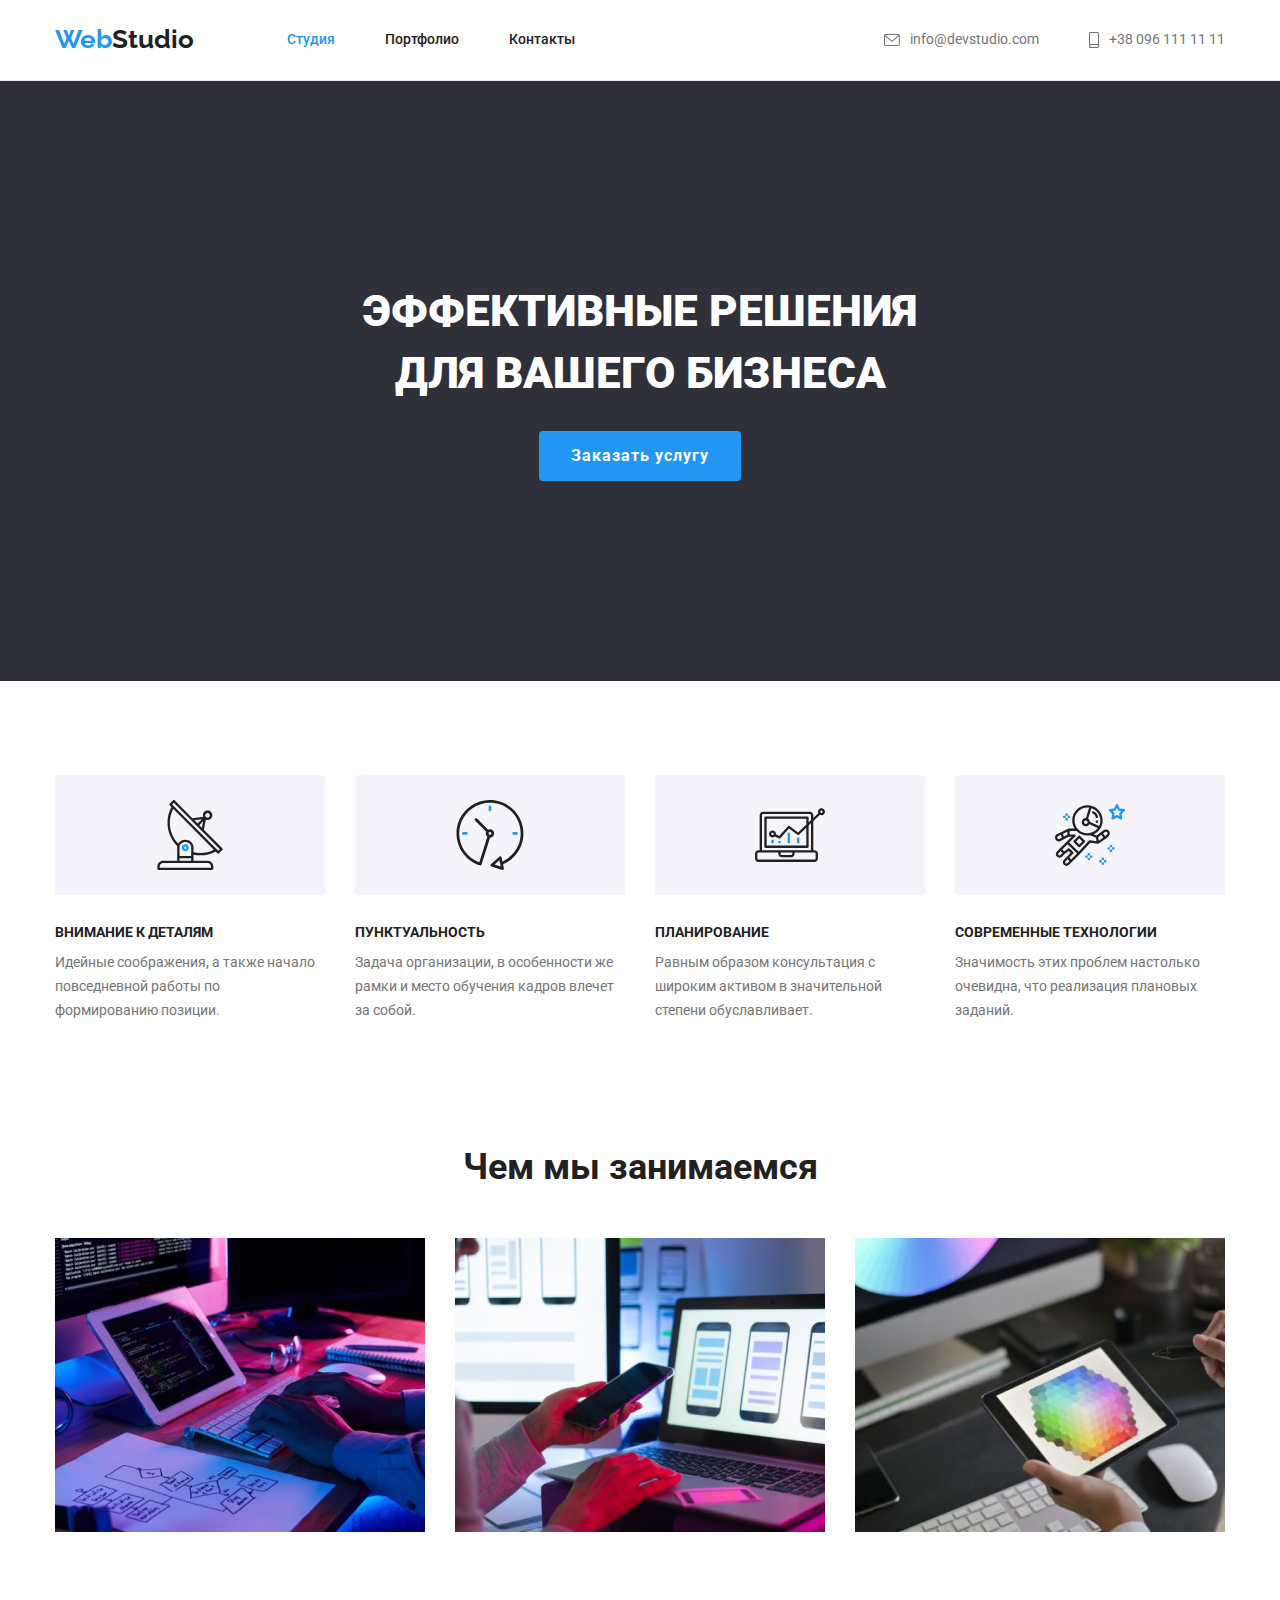
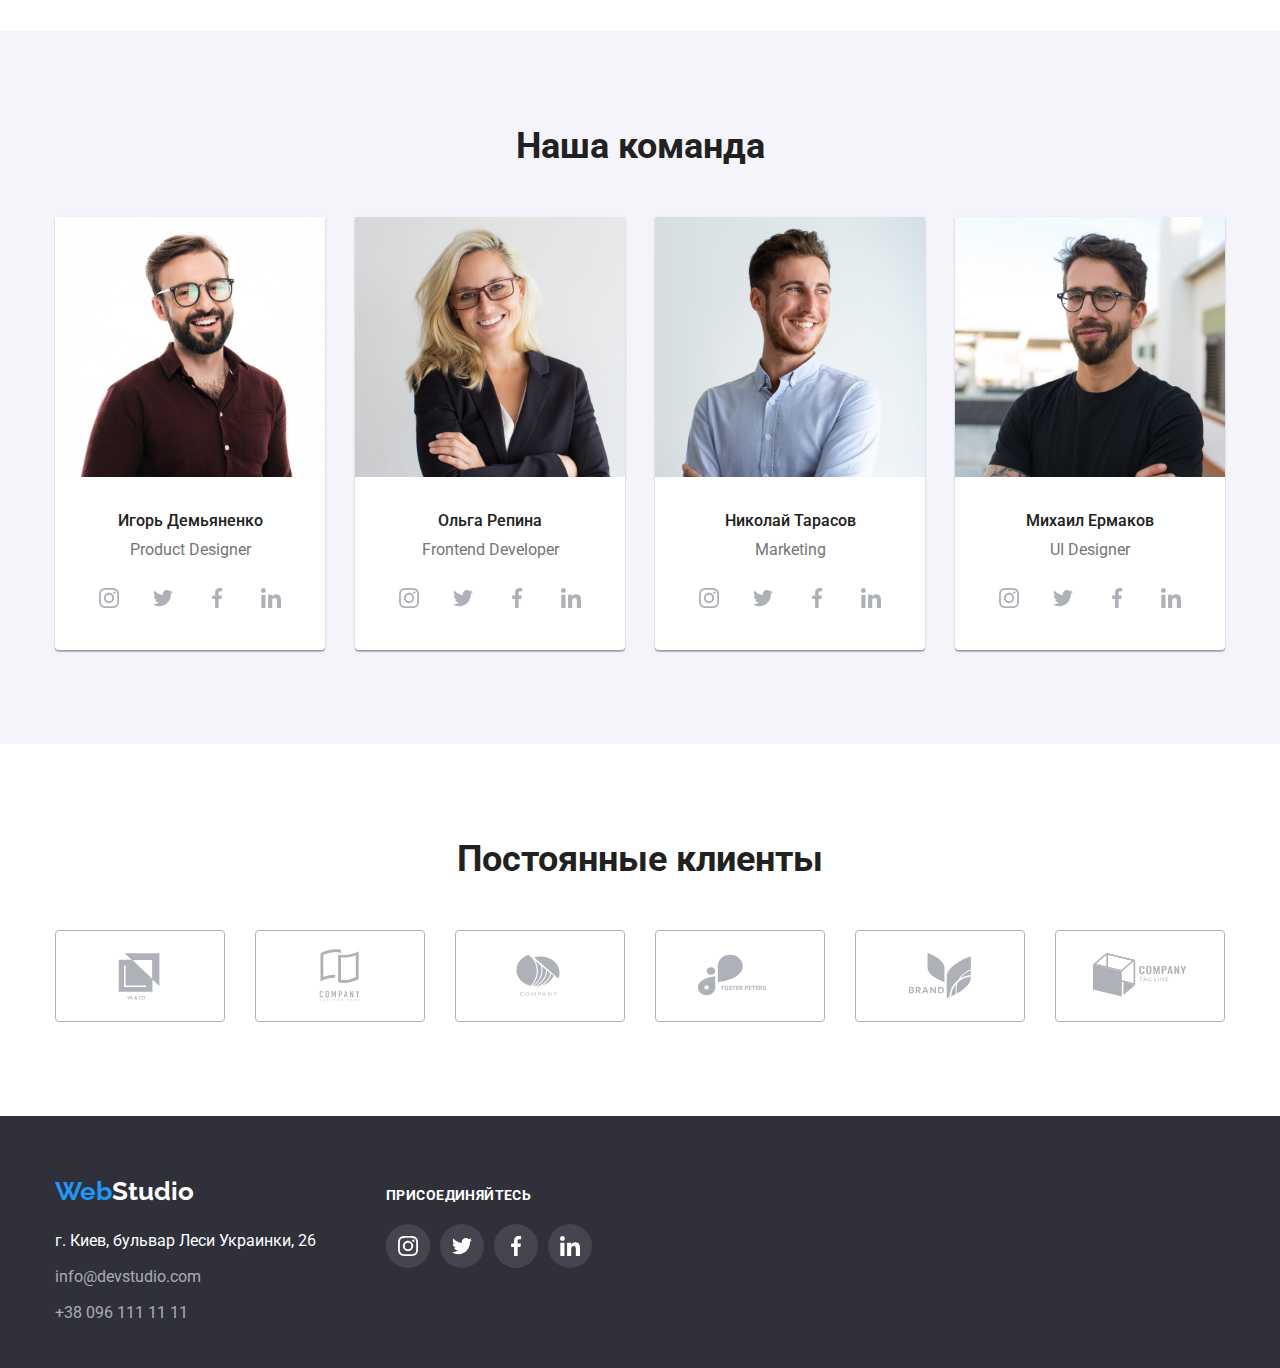
==== commit 889137fc: "added footer" ====
--- a/index.html
+++ b/index.html
@@ -329,24 +329,59 @@
 
 <!--Подвал страницы-->
 <footer class="footer-section">
-    <div class="container footer-background">
-        <address class="address">
+    <div class="container footer-container">
+        <div class="footer-contacts">
+        <a href="#" class="logo link">Web<span class="logo-footer">Studio</span></a>
+        <address class="address-section">
             <div class="logo-footer">
-            <a href="#" class="logo link logo-background">Web<span class="logo-footer">Studio</span></a>
-            </div>
-            <ul class="list footer-nav">
-                <li class="address-contact-map">
-                    <a href="https://goo.gl/maps/5yWBygAn3DSMYk9E9" class="address-map link">г. Киев, бульвар Леси Украинки,
+
+            <ul class="list address-list">
+                <li>
+                    <a href="https://goo.gl/maps/5yWBygAn3DSMYk9E9" class="link address-link">г. Киев, бульвар Леси Украинки,
                         26</a>
                 </li>
-                <li class="address-contact-mail">
-                    <a href="mailto:info@devstudio.com" class="address-contact link">info@devstudio.com</a>
-                </li>
                 <li>
-                    <a href="tel:+380961111111" class="address-contact link">+38 096 111 11 11</a>
+                    <a href="mailto:info@devstudio.com" class="link address-contacts">info@devstudio.com</a>
+                </li>
+                <li>
+                    <a href="tel:+380961111111" class="link address-contacts">+38 096 111 11 11</a>
                 </li>
             </ul>
         </address>
+    </div>
+    <div class="social-links">
+        <h3 class="footer-title">присоединяйтесь</h3>
+        <ul class="footer-social list">
+            <li class="footer-social-item">
+            <a href="#" class="footer-link link" aria-label="instagram">
+                <svg class="footer-icon" width="20" height="20">
+                    <use href="images/icons.svg#icon-instagram-2"></use>
+                </svg>
+            </a>
+            </li>
+            <li class="footer-social-item">
+                <a href="#" class="footer-link link" aria-label="instagram">
+                    <svg class="footer-icon" width="20" height="20">
+                        <use href="images/icons.svg#icon-twitter-1"></use>
+                    </svg>
+                </a>
+            </li>
+            <li class="footer-social-item">
+                <a href="#" class="footer-link link" aria-label="instagram">
+                    <svg class="footer-icon" width="20" height="20">
+                        <use href="images/icons.svg#icon-facebook-1"></use>
+                    </svg>
+                </a>
+            </li>
+            <li class="footer-social-item">
+                <a href="#" class="footer-link link" aria-label="instagram">
+                    <svg class="footer-icon" width="20" height="20">
+                        <use href="images/icons.svg#icon-linkedin-1"></use>
+                    </svg>
+                </a>
+            </li>
+        </ul>
+       </div>
     </div>
 </footer>
 </body>
--- a/css/styles.css
+++ b/css/styles.css
@@ -440,9 +440,18 @@
 }
 
 /* Футер */
-.address {
+.address-section {
+  height: 81px;
   font-style: normal;
-  text-decoration: none;
+  line-height: 1.7;
+}
+
+.address-list {
+  display: block;
+}
+
+.address-list :not(:last-child) {
+  margin-bottom: 9px;
 }
 
 .address-map {
@@ -456,30 +465,87 @@
   text-decoration: none;
 }
 
-.address-contact-mail {
-  margin-bottom: 9px;
-  text-decoration: none;
-}
-
-.address-contact-map {
-  margin-bottom: 9px;
-  text-decoration: none;
-}
-
-.footer-background {
-  background-color: #2f303a;
+.address-link {
+  padding-top: 9px;
+  padding-bottom: 9px;
+
+  color: var(--main-color);
+}
+
+.address-contacts {
+  color: rgba(255, 255, 255, 0.6);
+}
+
+.footer-container {
+  display: flex;
+  align-items: baseline;
+  padding-left: 15px;
+  padding-right: 15px;
+}
+.footer-contacts .logo {
+  display: block;
+  margin-bottom: 20px;
+}
+
+.footer-section {
   padding-top: 60px;
   padding-bottom: 60px;
-}
-
-.footer-section {
   background-color: #2f303a;
 }
-.footer-nav .link {
-  display: block;
+
+.social-links {
+  margin-left: 70px;
+}
+
+.footer-title {
   font-family: Roboto;
-  font-weight: 400px;
+  font-style: normal;
+  font-weight: bold;
   font-size: 14px;
-  line-height: 1.14;
-  letter-spacing: 2%;
-}
+  line-height: 1.3;
+  letter-spacing: 0.03em;
+  text-transform: uppercase;
+
+  color: #ffffff;
+
+  margin-bottom: 20px;
+}
+
+.footer-social {
+  display: flex;
+}
+
+.footer-social-item {
+  display: flex;
+  height: 44px;
+  width: 44px;
+}
+
+.footer-link {
+  display: flex;
+  align-items: center;
+  justify-content: center;
+  width: 100%;
+  height: 100%;
+  background-color: rgba(255, 255, 255, 0.1);
+  border-radius: 50px;
+}
+
+.footer-link:hover,
+.footer-link:focus {
+  fill: var(--primary-white-color);
+  background-color: var(--accent-color);
+  border-radius: 50px;
+}
+
+.footer-icon {
+  fill: var(--primary-white-color);
+}
+
+.footer-social-item:not(:last-child) {
+  margin-right: 10px;
+}
+
+.container-footer-parent {
+  display: flex;
+}
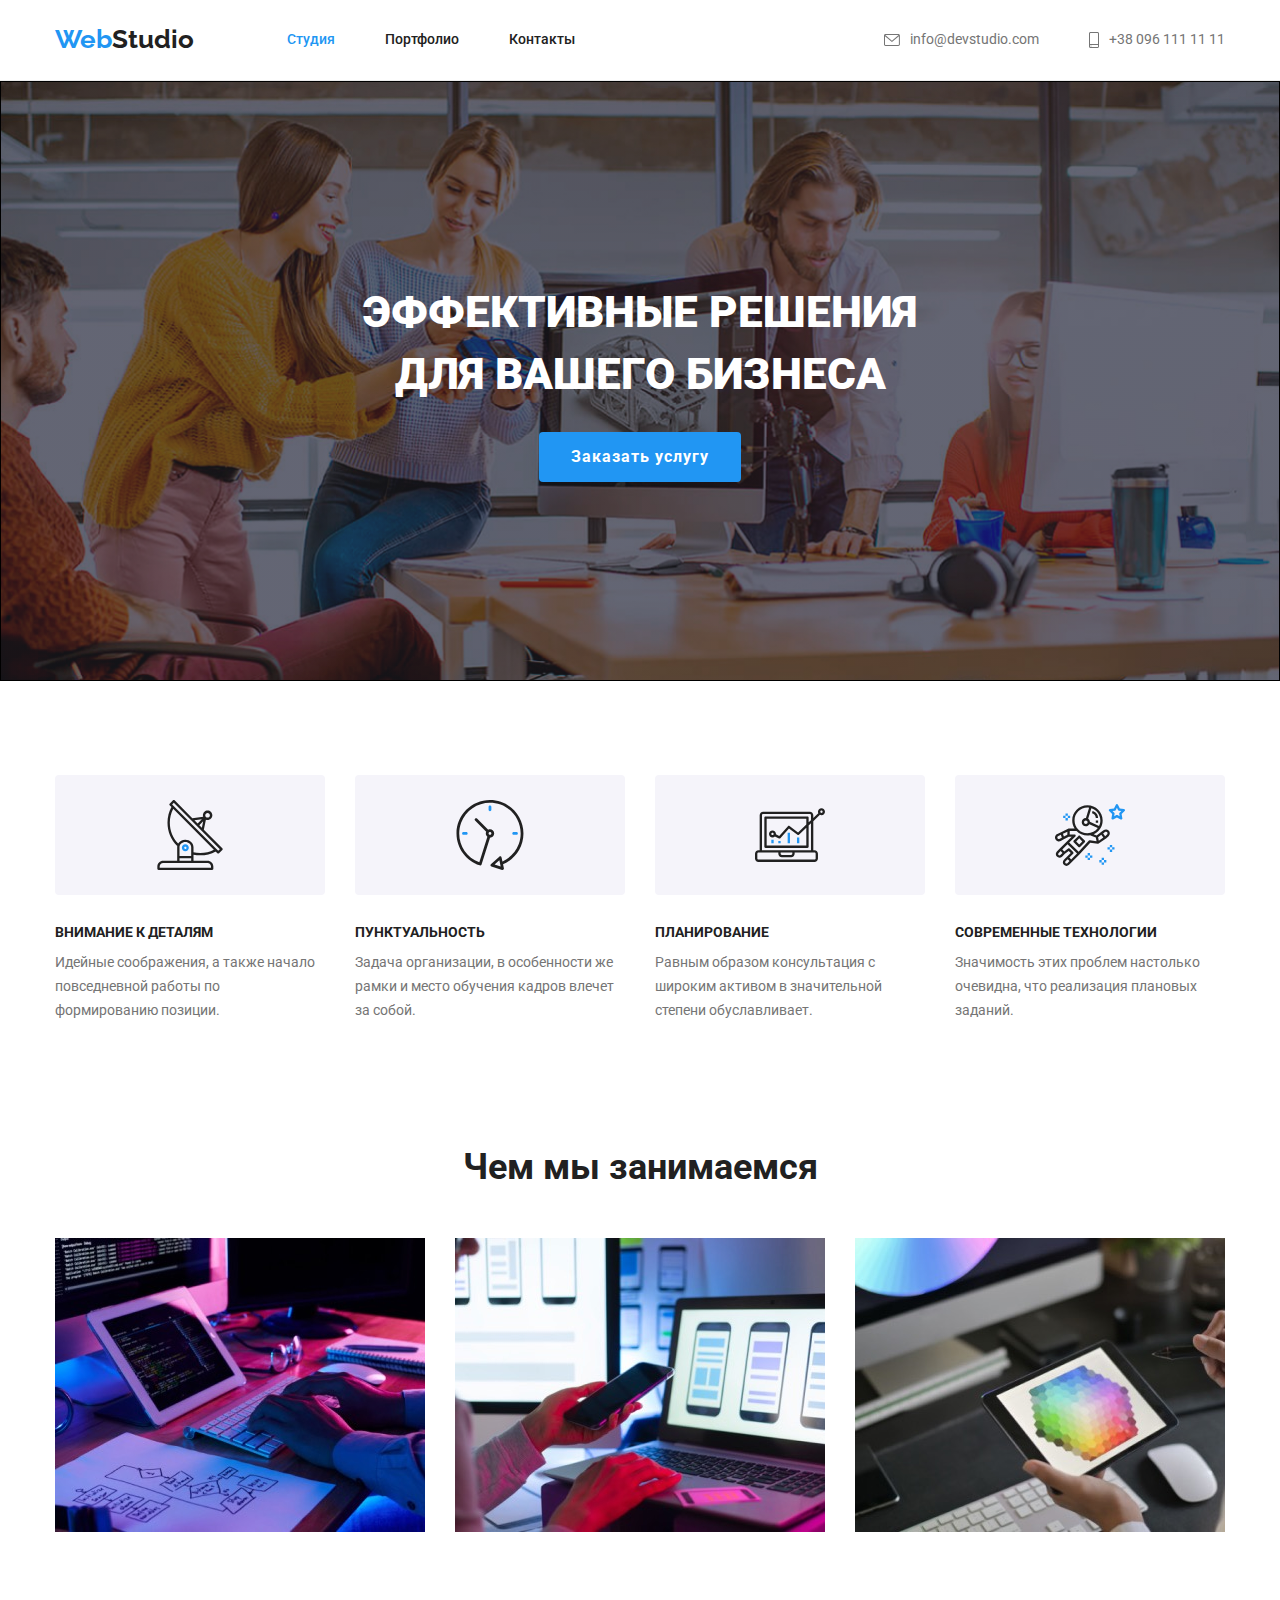
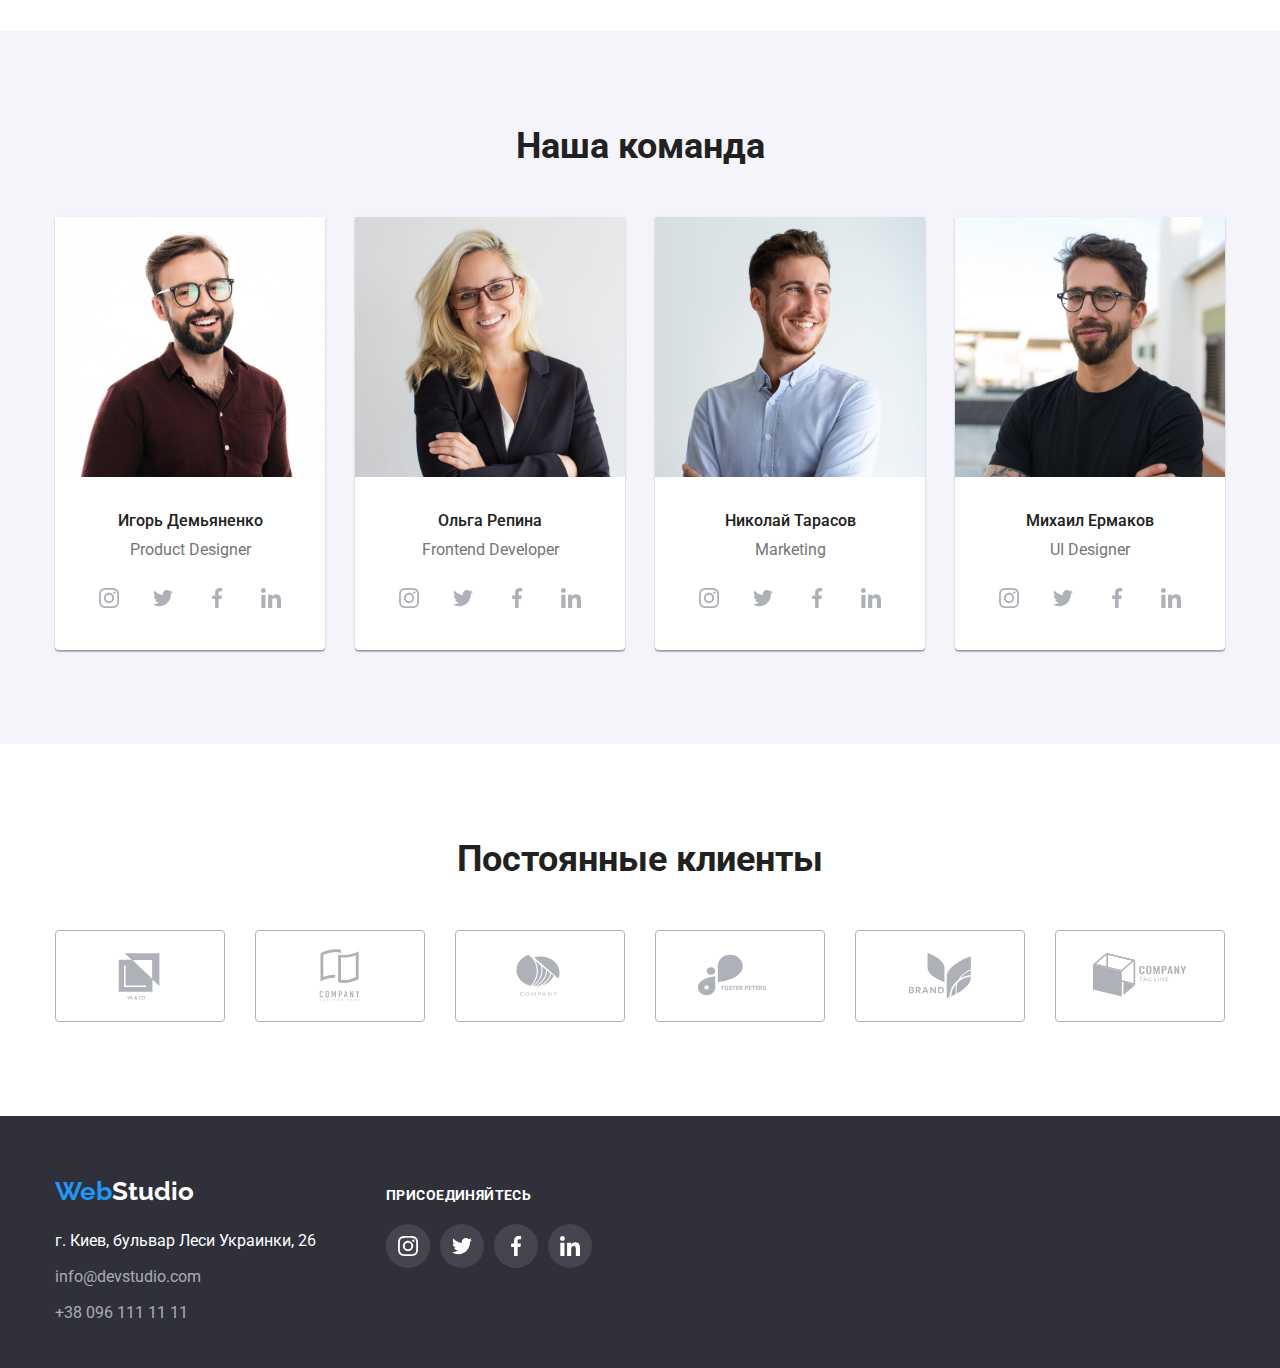
==== commit ca4e3deb: "added background image" ====
--- a/index.html
+++ b/index.html
@@ -52,7 +52,7 @@
 
     <!--Уникальный контент страницы-->
     <main>
-        <section class="hero section" style="
+        <section class="hero-section" style="
             text-align: center;
             ">
             <div class="container">
@@ -325,6 +325,7 @@
                 </ul>
             </div>
         </section>
+
     </main>
 
 <!--Подвал страницы-->
--- a/css/styles.css
+++ b/css/styles.css
@@ -186,7 +186,7 @@
 
 .hero-title {
   color: var(--primary-white-color);
-  background-color: #2f303a;
+  background-color: #2f303a transparent;
   font-weight: 900;
   font-size: 44px;
   text-align: center;
@@ -195,10 +195,28 @@
   margin-bottom: 26.43px;
 }
 
-.hero.section {
+.hero-section {
   background-color: #2f303a;
+
+  max-width: 1600px;
+  height: 600px;
+  border: solid 1px #000000;
+  background-image: linear-gradient(
+      rgba(47, 48, 58, 0.4),
+      rgba(47, 48, 58, 0.4)
+    ),
+    url(../images/Img-hero.jpg);
+  background-size: cover;
+  background-repeat: no-repeat;
+  background-position: center;
+
   padding-top: 200px;
   padding-bottom: 200px;
+
+  margin-left: auto;
+  margin-right: auto;
+
+  text-align: center;
 }
 
 .secondary-title {
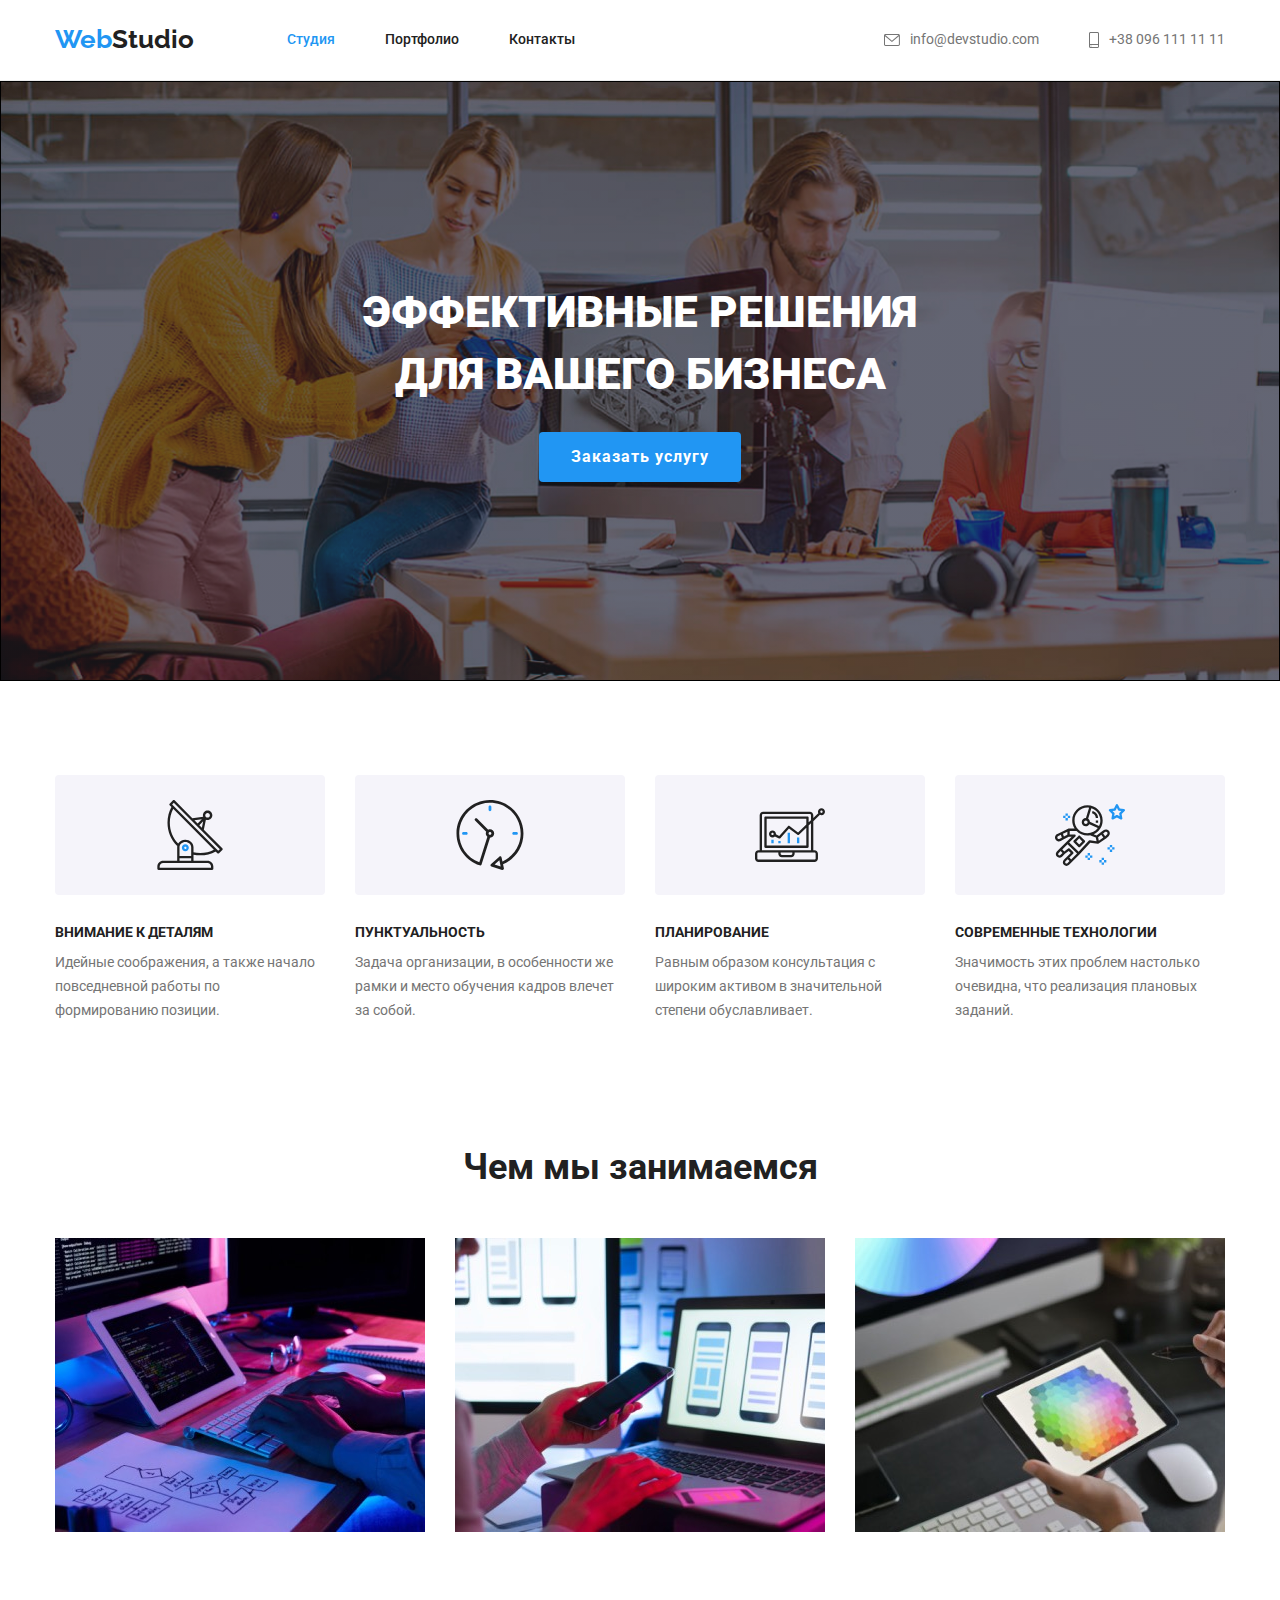
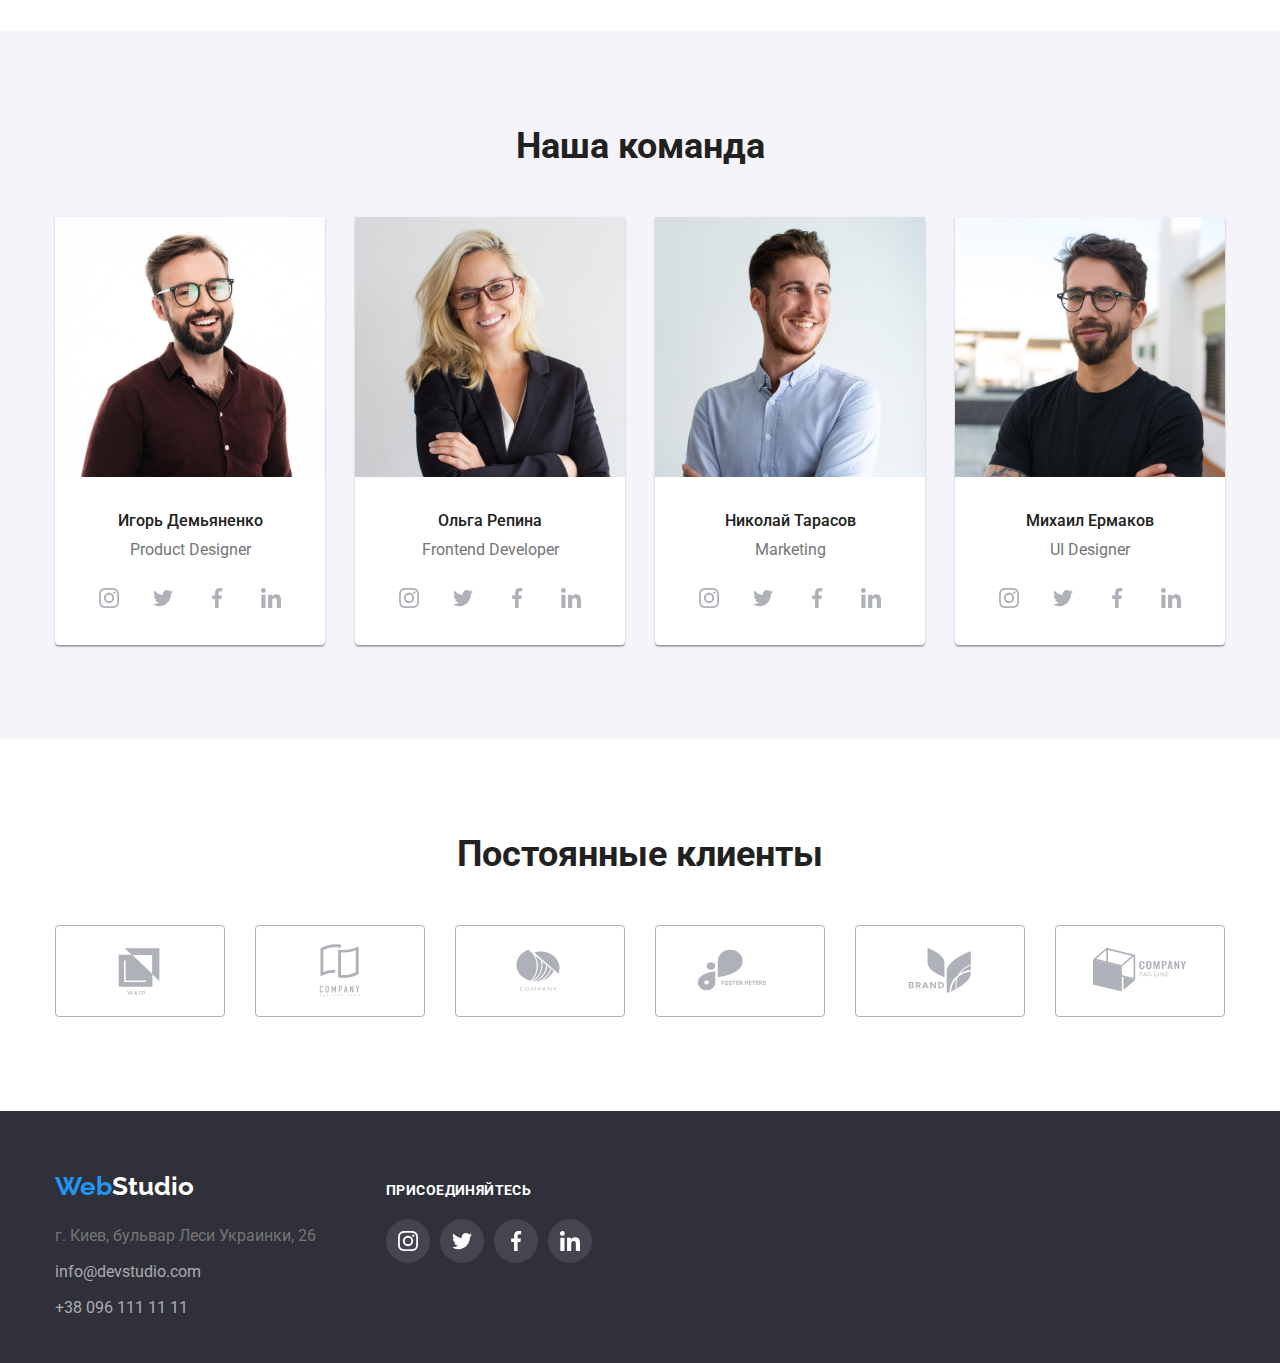
==== commit 355aae9d: "added changes to footer" ====
--- a/index.html
+++ b/index.html
@@ -334,8 +334,6 @@
         <div class="footer-contacts">
         <a href="#" class="logo link">Web<span class="logo-footer">Studio</span></a>
         <address class="address-section">
-            <div class="logo-footer">
-
             <ul class="list address-list">
                 <li>
                     <a href="https://goo.gl/maps/5yWBygAn3DSMYk9E9" class="link address-link">г. Киев, бульвар Леси Украинки,
@@ -348,7 +346,7 @@
                     <a href="tel:+380961111111" class="link address-contacts">+38 096 111 11 11</a>
                 </li>
             </ul>
-        </address>
+            </address>
     </div>
     <div class="social-links">
         <h3 class="footer-title">присоединяйтесь</h3>
--- a/css/styles.css
+++ b/css/styles.css
@@ -154,6 +154,8 @@
 .button-filter:hover {
   background-color: var(--accent-color);
   color: var(--primary-white-color);
+  box-shadow: 0px 3px 1px rgba(0, 0, 0, 0.1), 0px 1px 2px rgba(0, 0, 0, 0.08),
+    0px 2px 2px rgba(0, 0, 0, 0.12);
 }
 
 .button-studio {
@@ -323,13 +325,15 @@
   box-shadow: 0px 1px 3px rgba(0, 0, 0, 0.12), 0px 1px 1px rgba(0, 0, 0, 0.14),
     0px 2px 1px rgba(0, 0, 0, 0.2);
   border-radius: 0px 0px 4px 4px;
+
+  min-height: 428px;
 }
 
 .team-icons-list {
   display: flex;
   justify-content: center;
   align-items: center;
-  padding-bottom: 30px;
+  padding-bottom: 25px;
   padding-top: 16px;
 }
 
@@ -447,6 +451,12 @@
   margin-top: 30px;
   border-bottom: 1px solid #eeeeee;
   min-height: 404px;
+}
+
+.item-card:hover,
+.item-card:focus {
+  box-shadow: 0px 1px 1px rgba(0, 0, 0, 0.12), 0px 4px 4px rgba(0, 0, 0, 0.06),
+    1px 4px 6px rgba(0, 0, 0, 0.16);
 }
 
 .item-card:nth-child(-n + 3) {
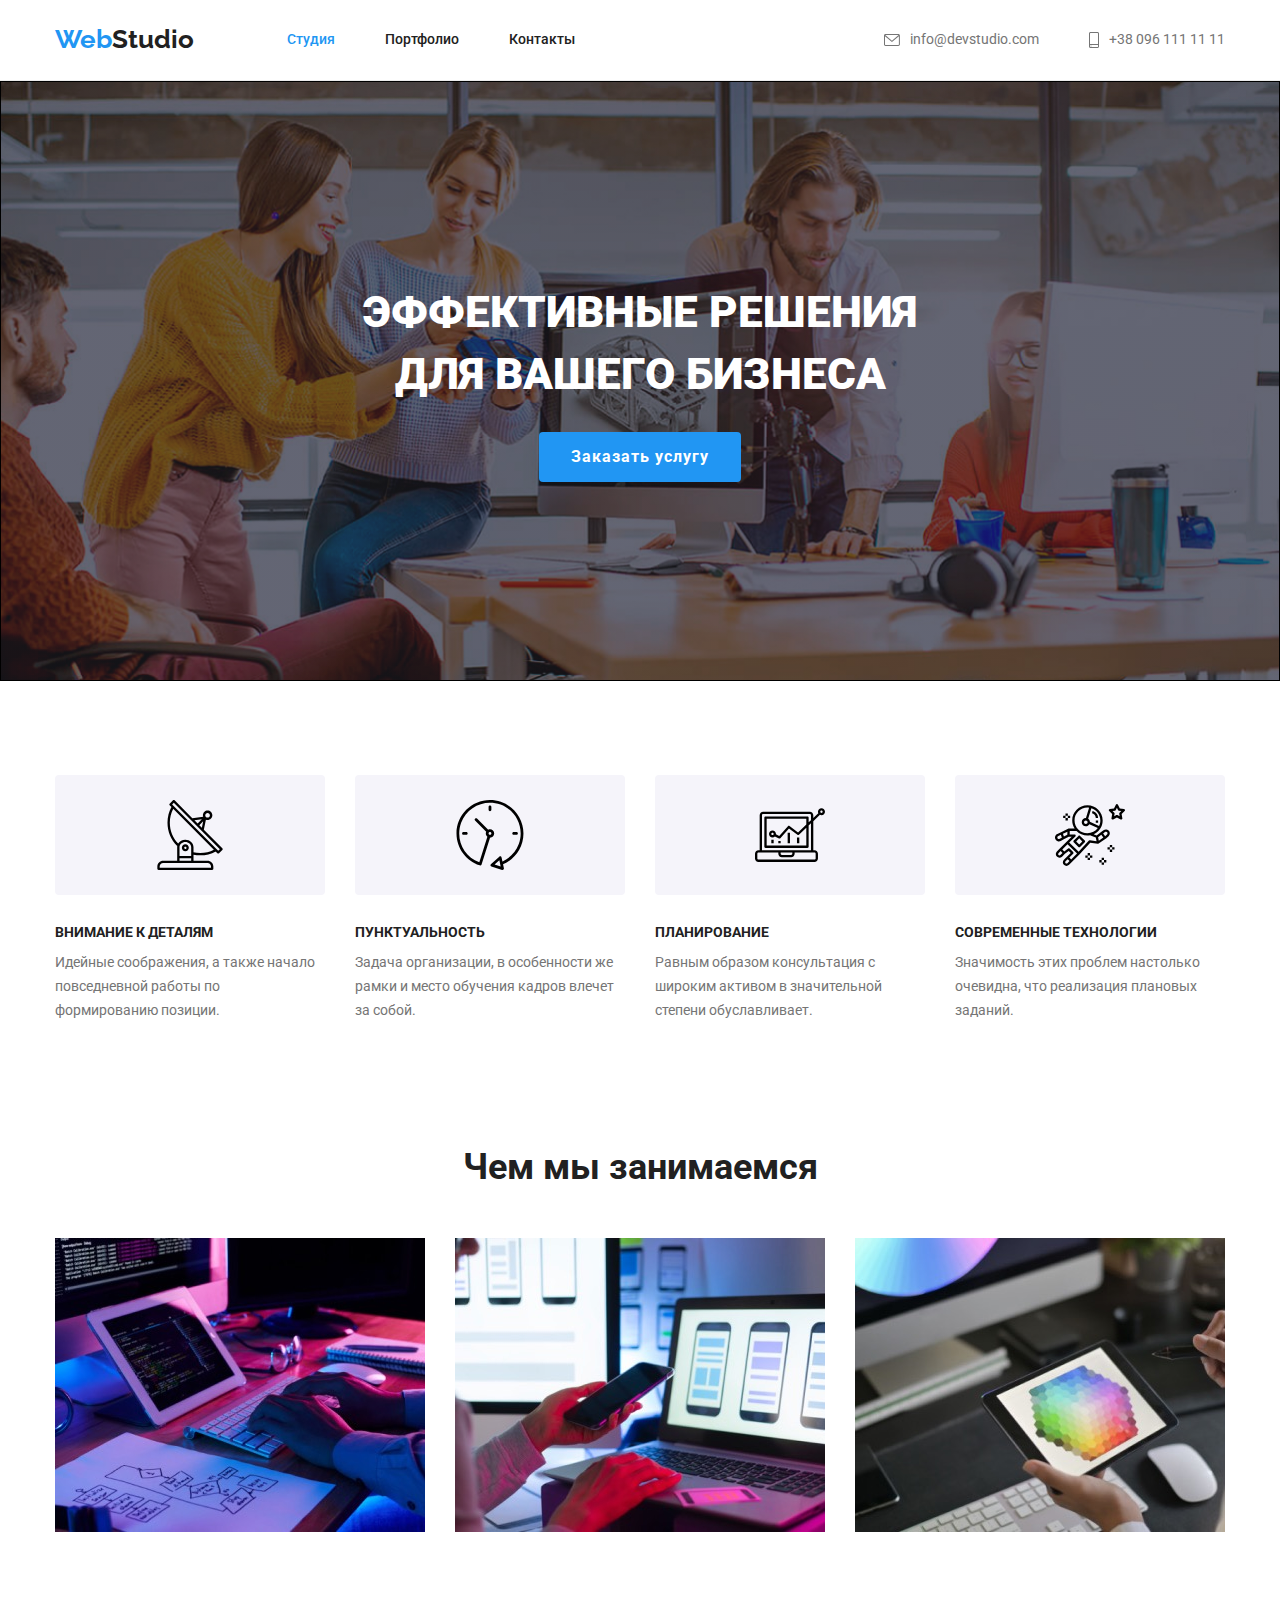
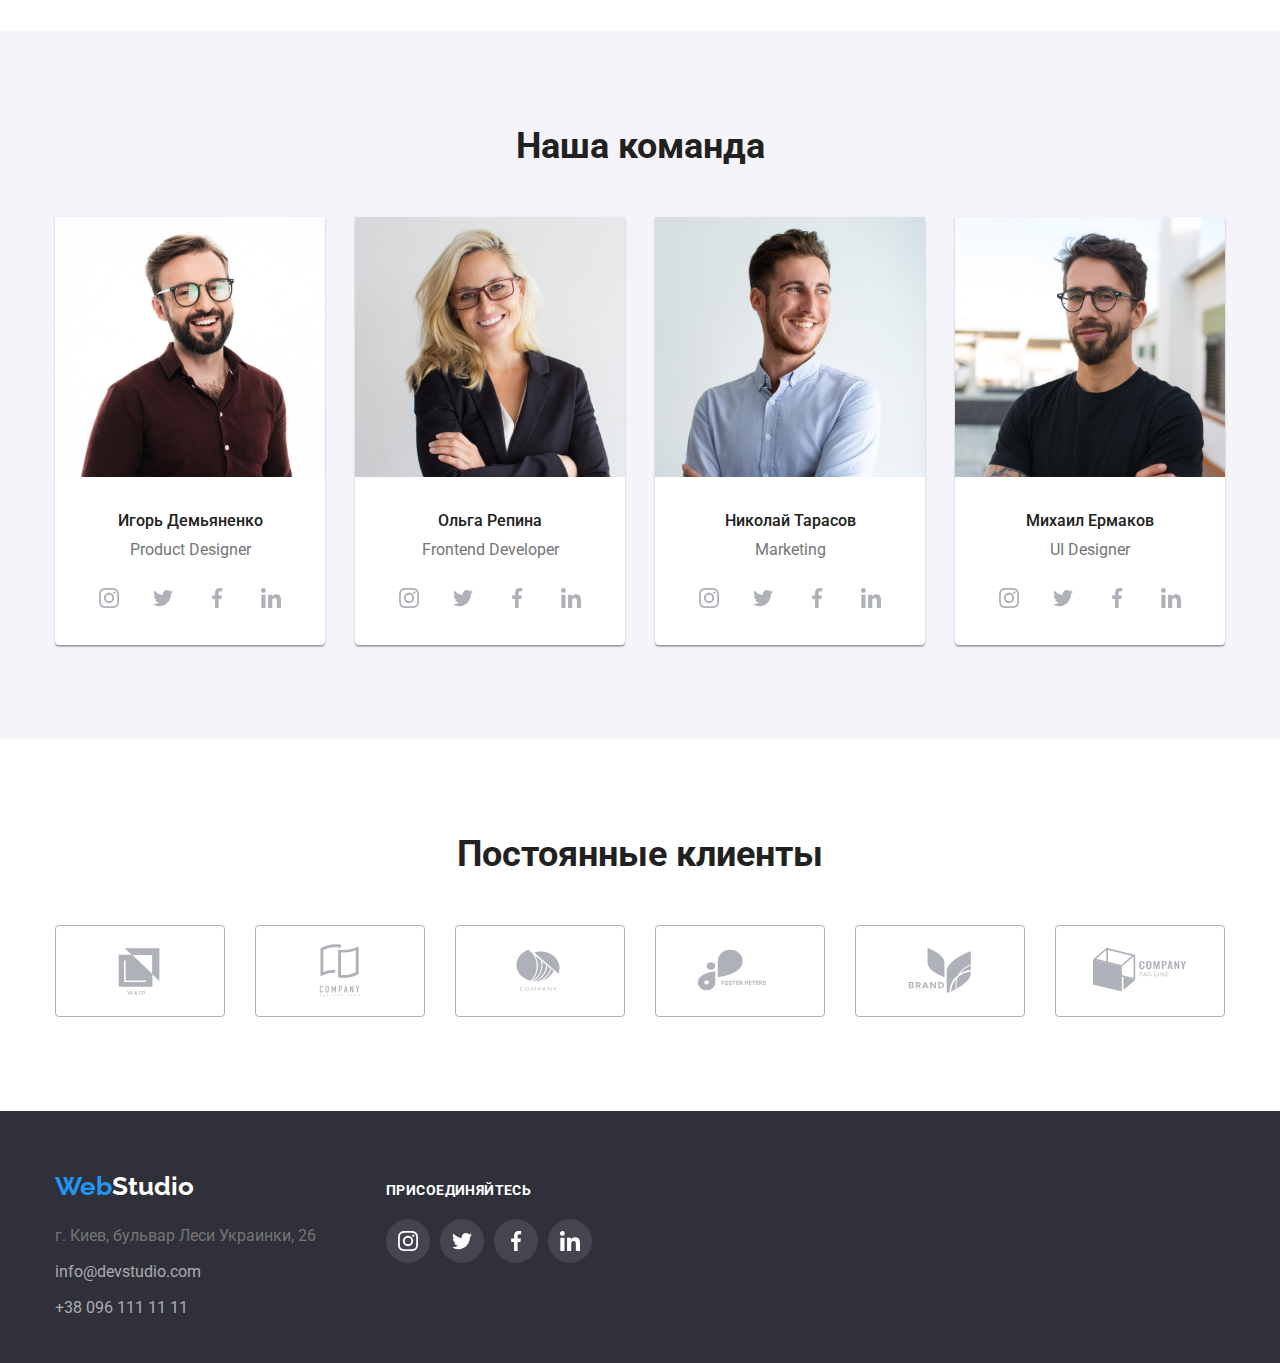
==== commit 76937d71: "added changes" ====
--- a/index.html
+++ b/index.html
@@ -5,12 +5,11 @@
     <meta http-equiv="X-UA-Compatible" content="IE=edge">
     <meta name="viewport" content="width=device-width, initial-scale=1.0">
     <title>Web Studio</title>
-    <link rel="stylesheet" 
-          href="https://cdnjs.cloudflare.com/ajax/libs/modern-normalize/1.1.0/modern-normalize.min.css">
-    <link rel="stylesheet" href="./css/styles.css">
     <link
         href="https://fonts.googleapis.com/css2?family=Raleway:wght@700&family=Roboto:ital,wght@0,500;0,700;0,900;1,400&display=swap"
         rel="stylesheet">
+    <link rel="stylesheet" href="https://cdnjs.cloudflare.com/ajax/libs/modern-normalize/1.1.0/modern-normalize.min.css">
+    <link rel="stylesheet" href="./css/styles.css">
 </head>
 <body>
     <!--Шапка страницы-->
--- a/css/styles.css
+++ b/css/styles.css
@@ -285,7 +285,7 @@
 }
 
 .item-secondary {
-  width: 370;
+  width: 370px;
 }
 
 .secondary-container .item-secondary + .item-secondary {
